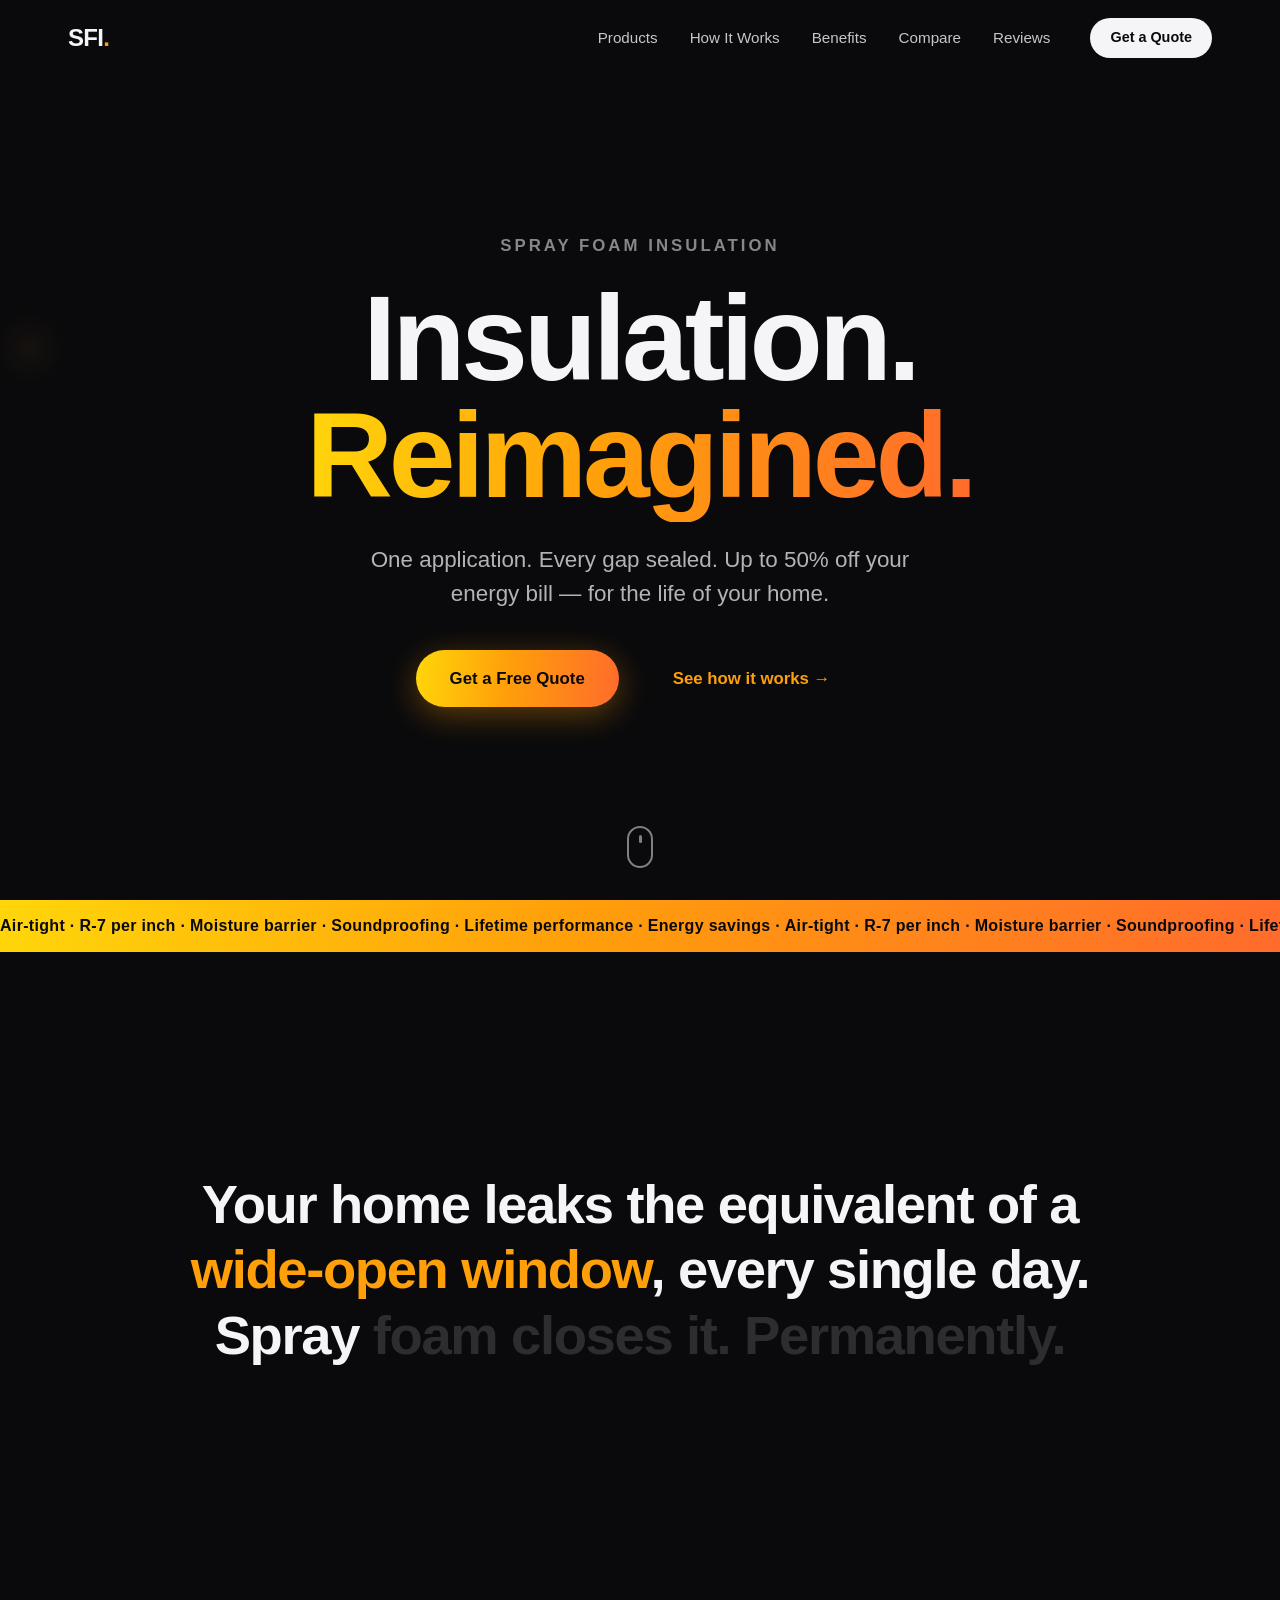
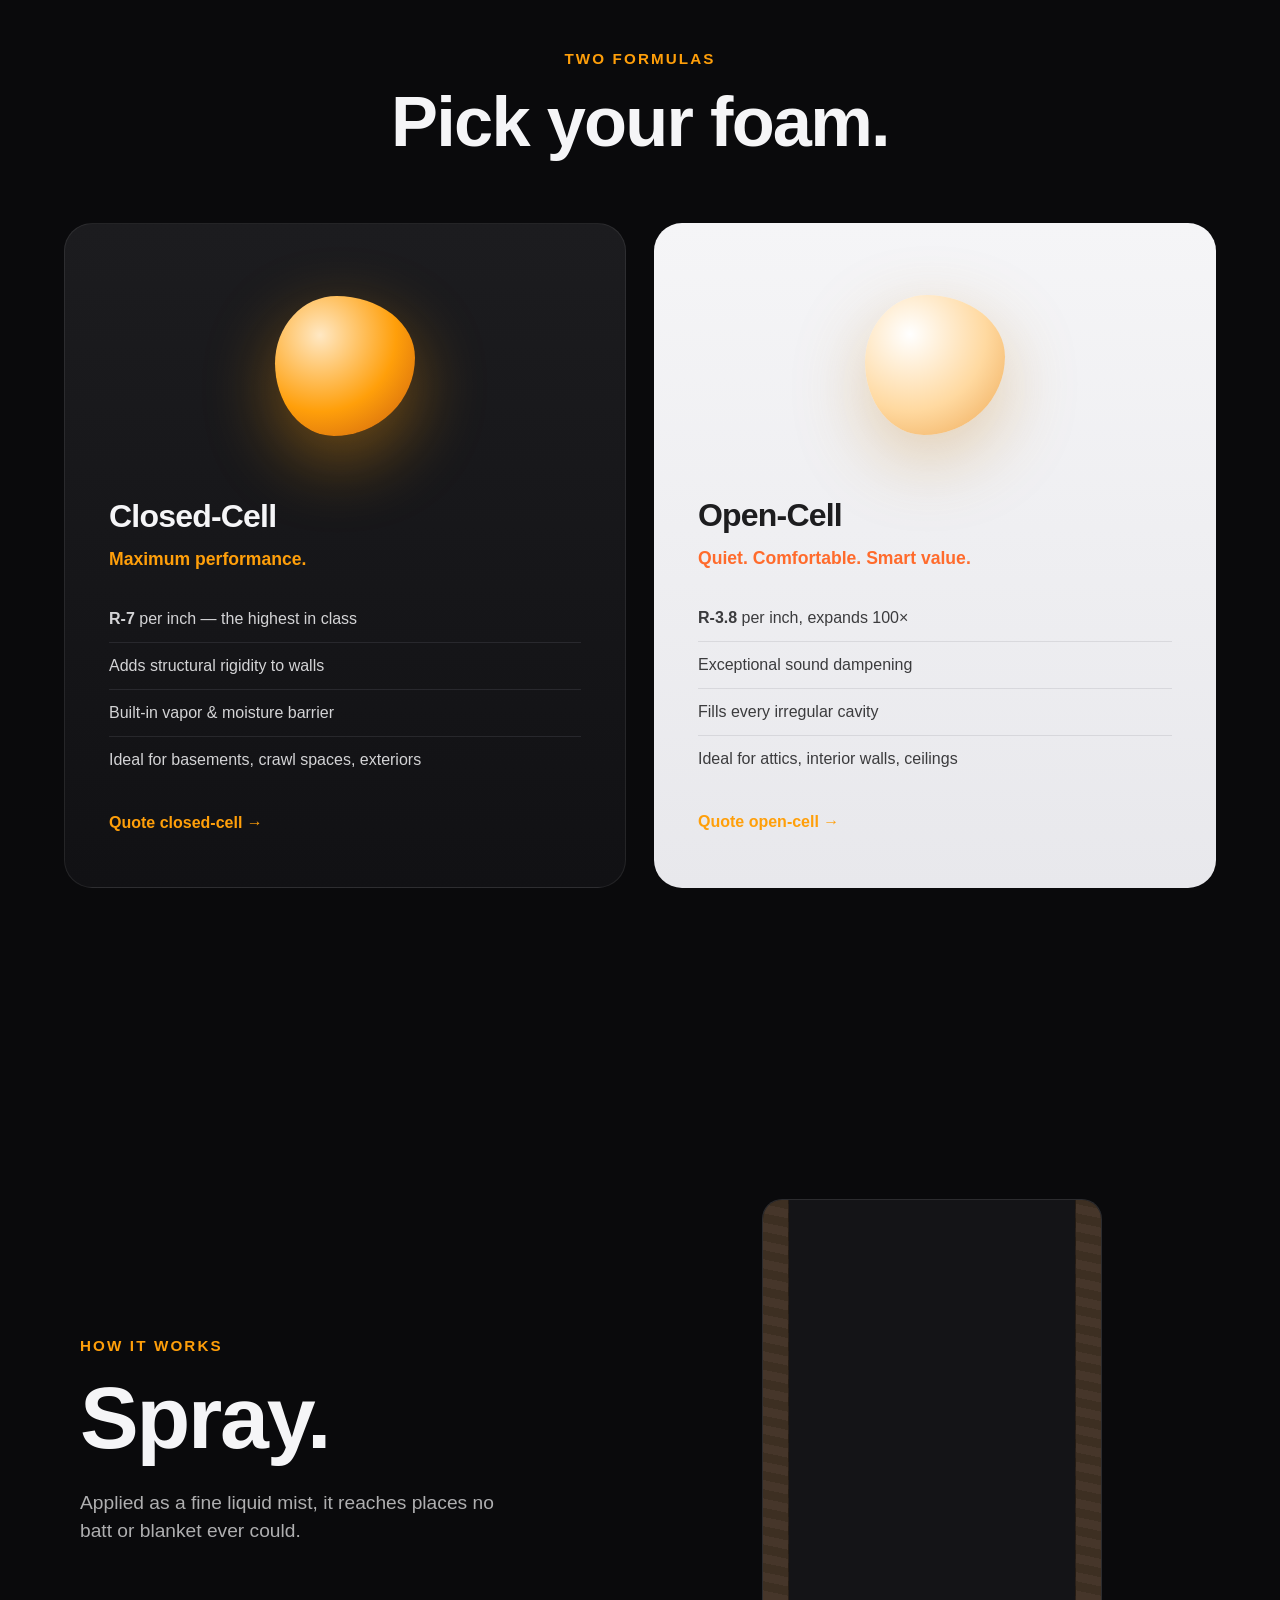
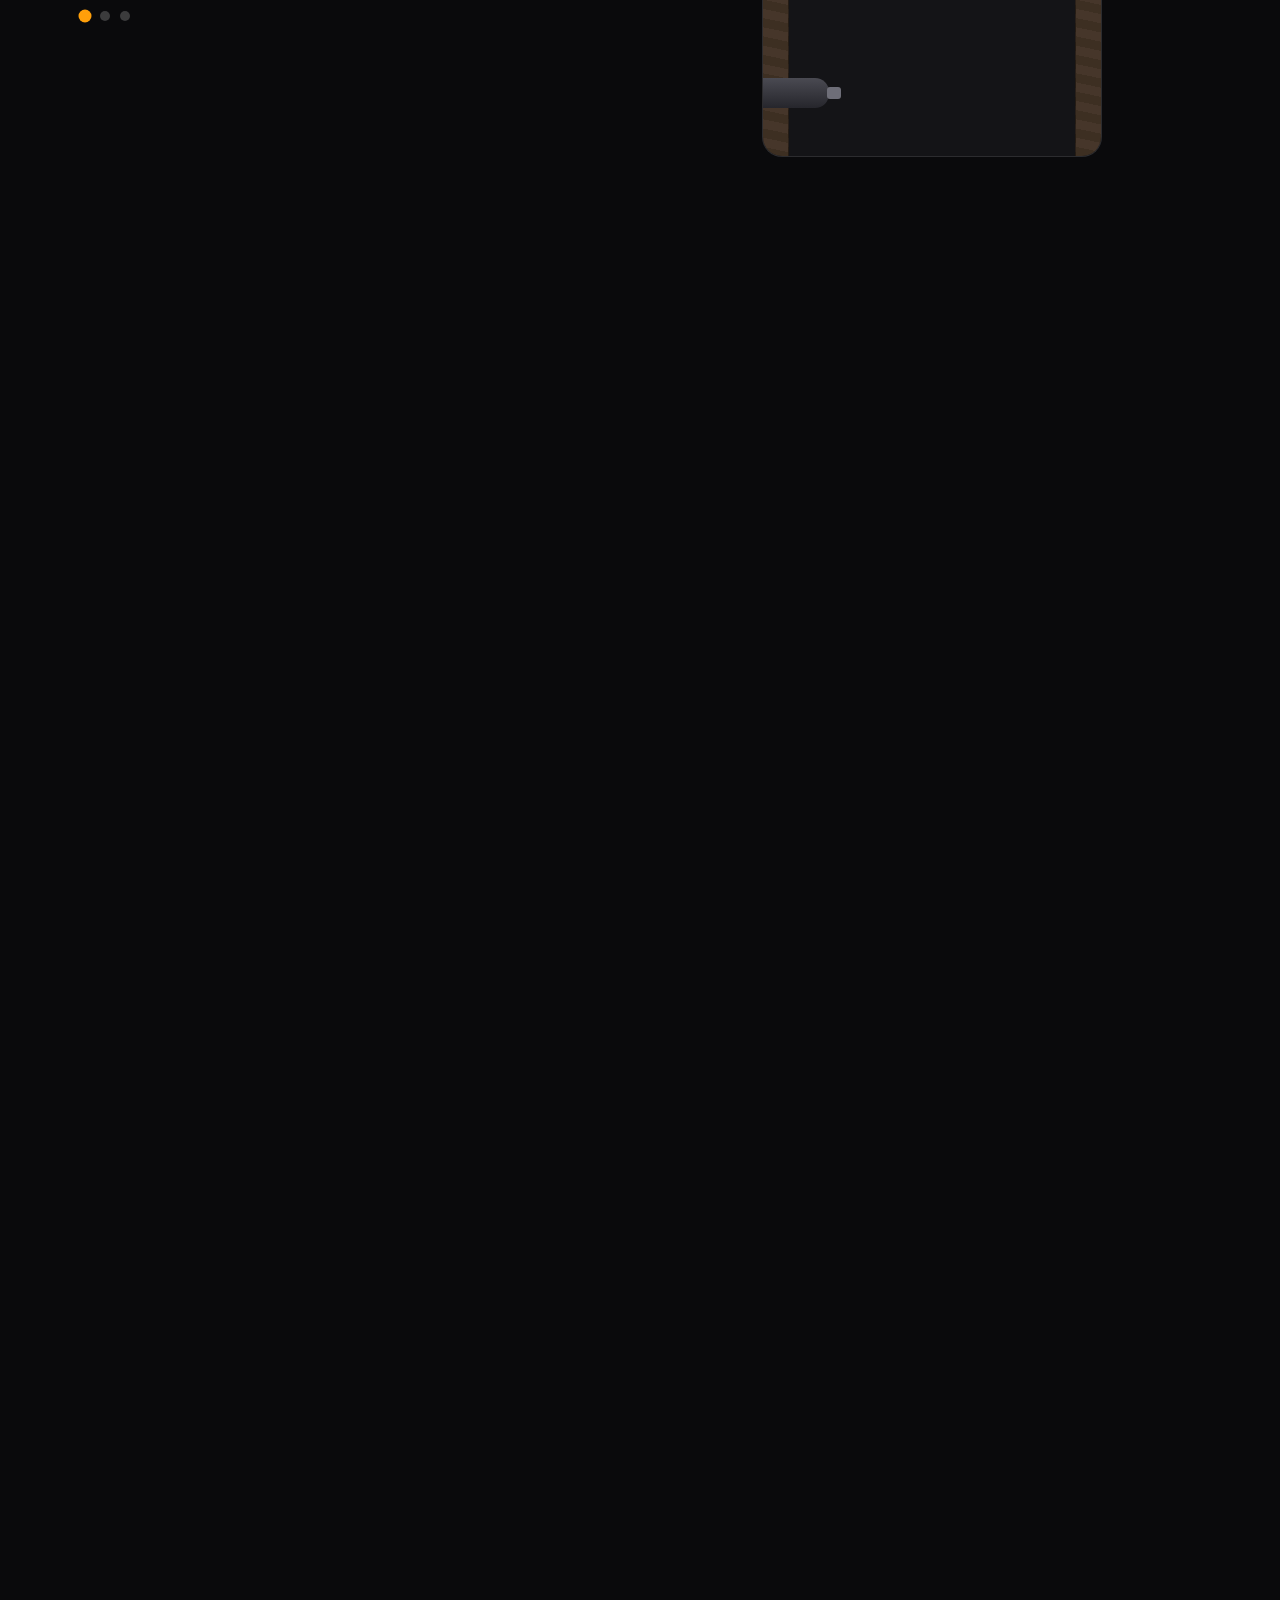
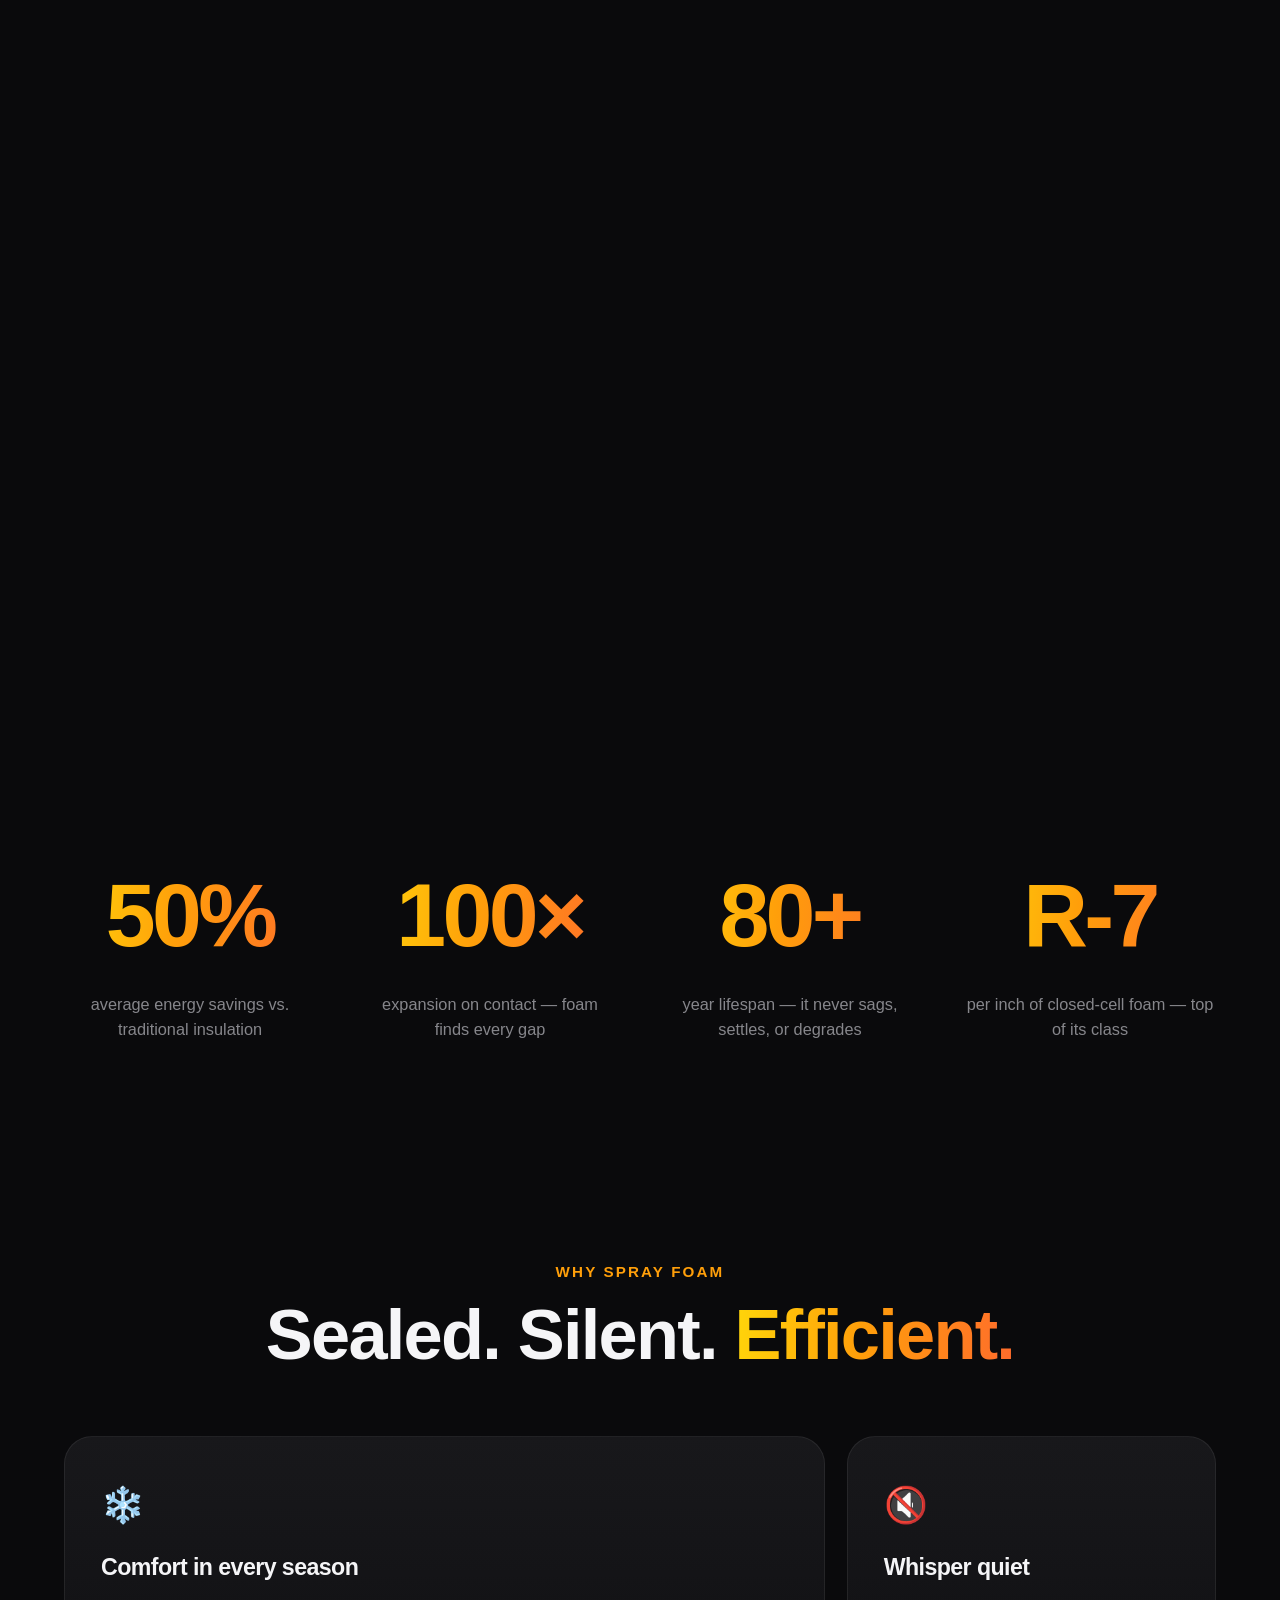
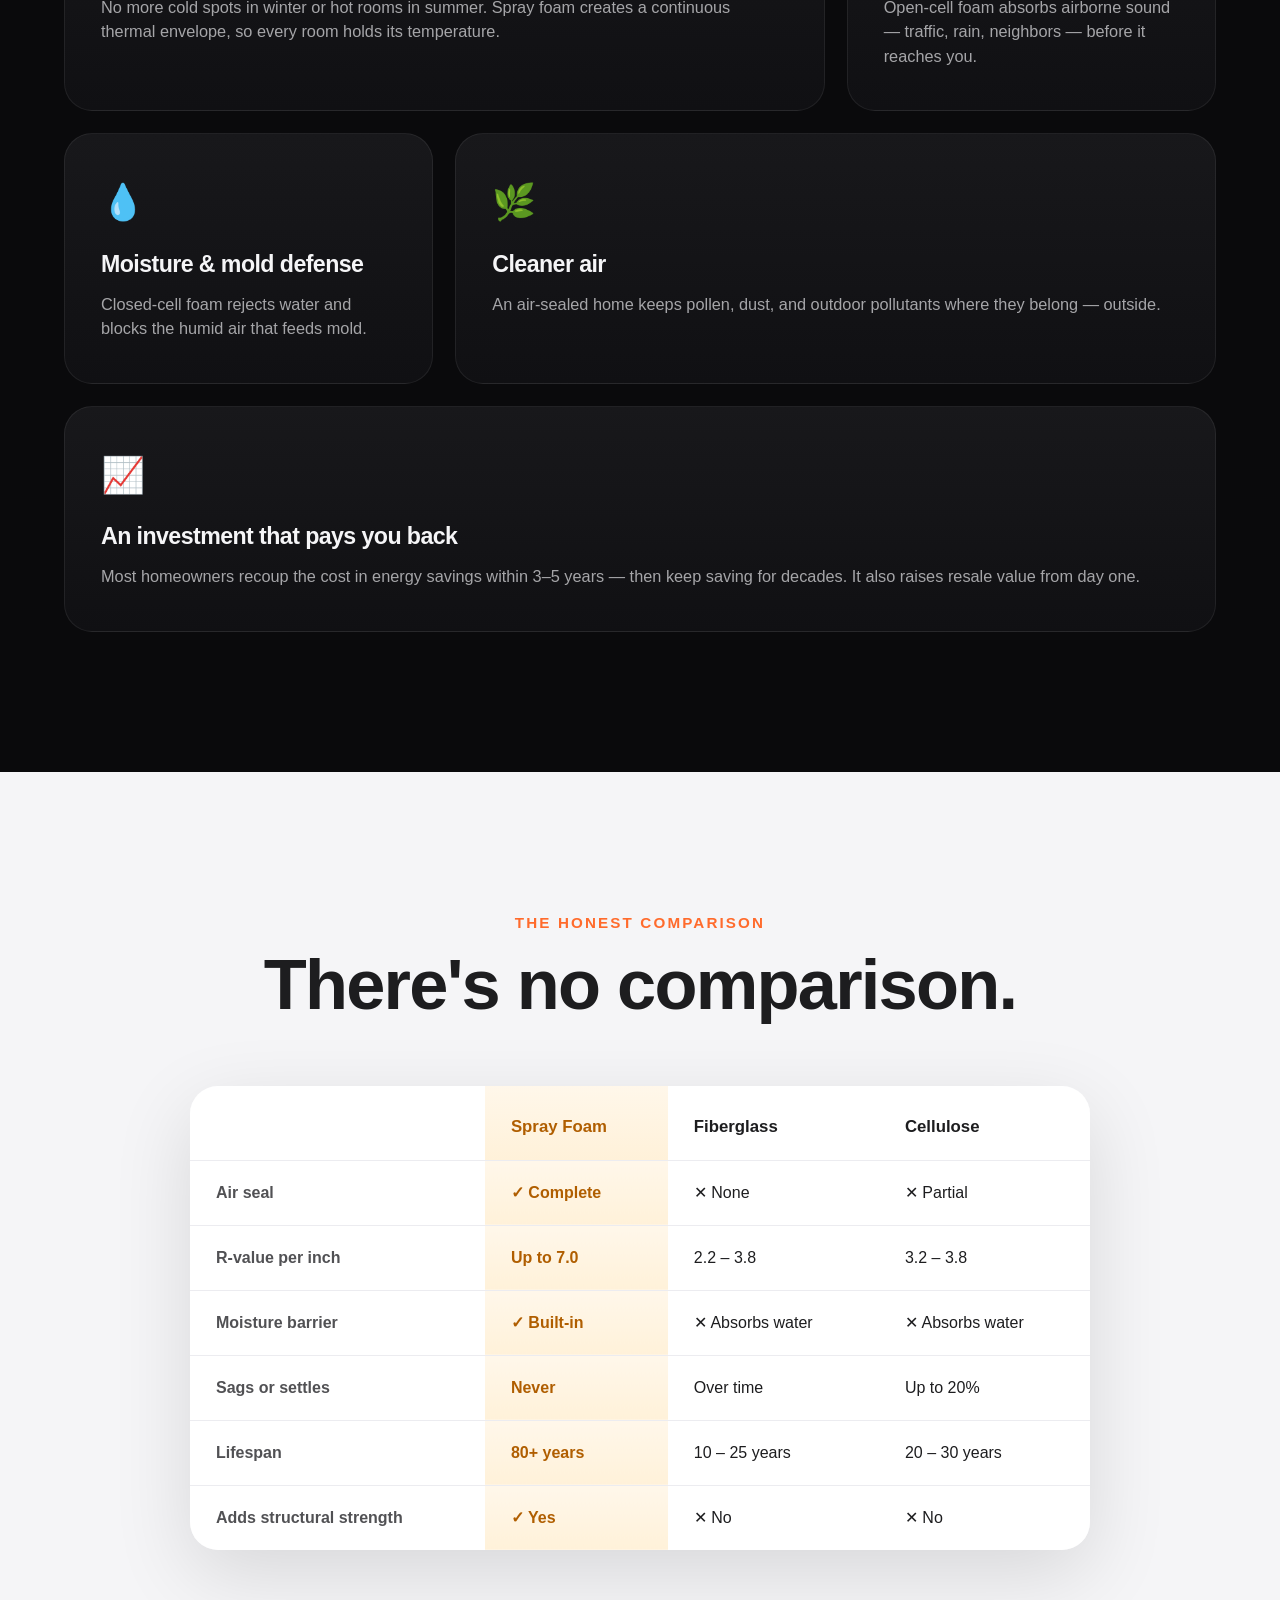
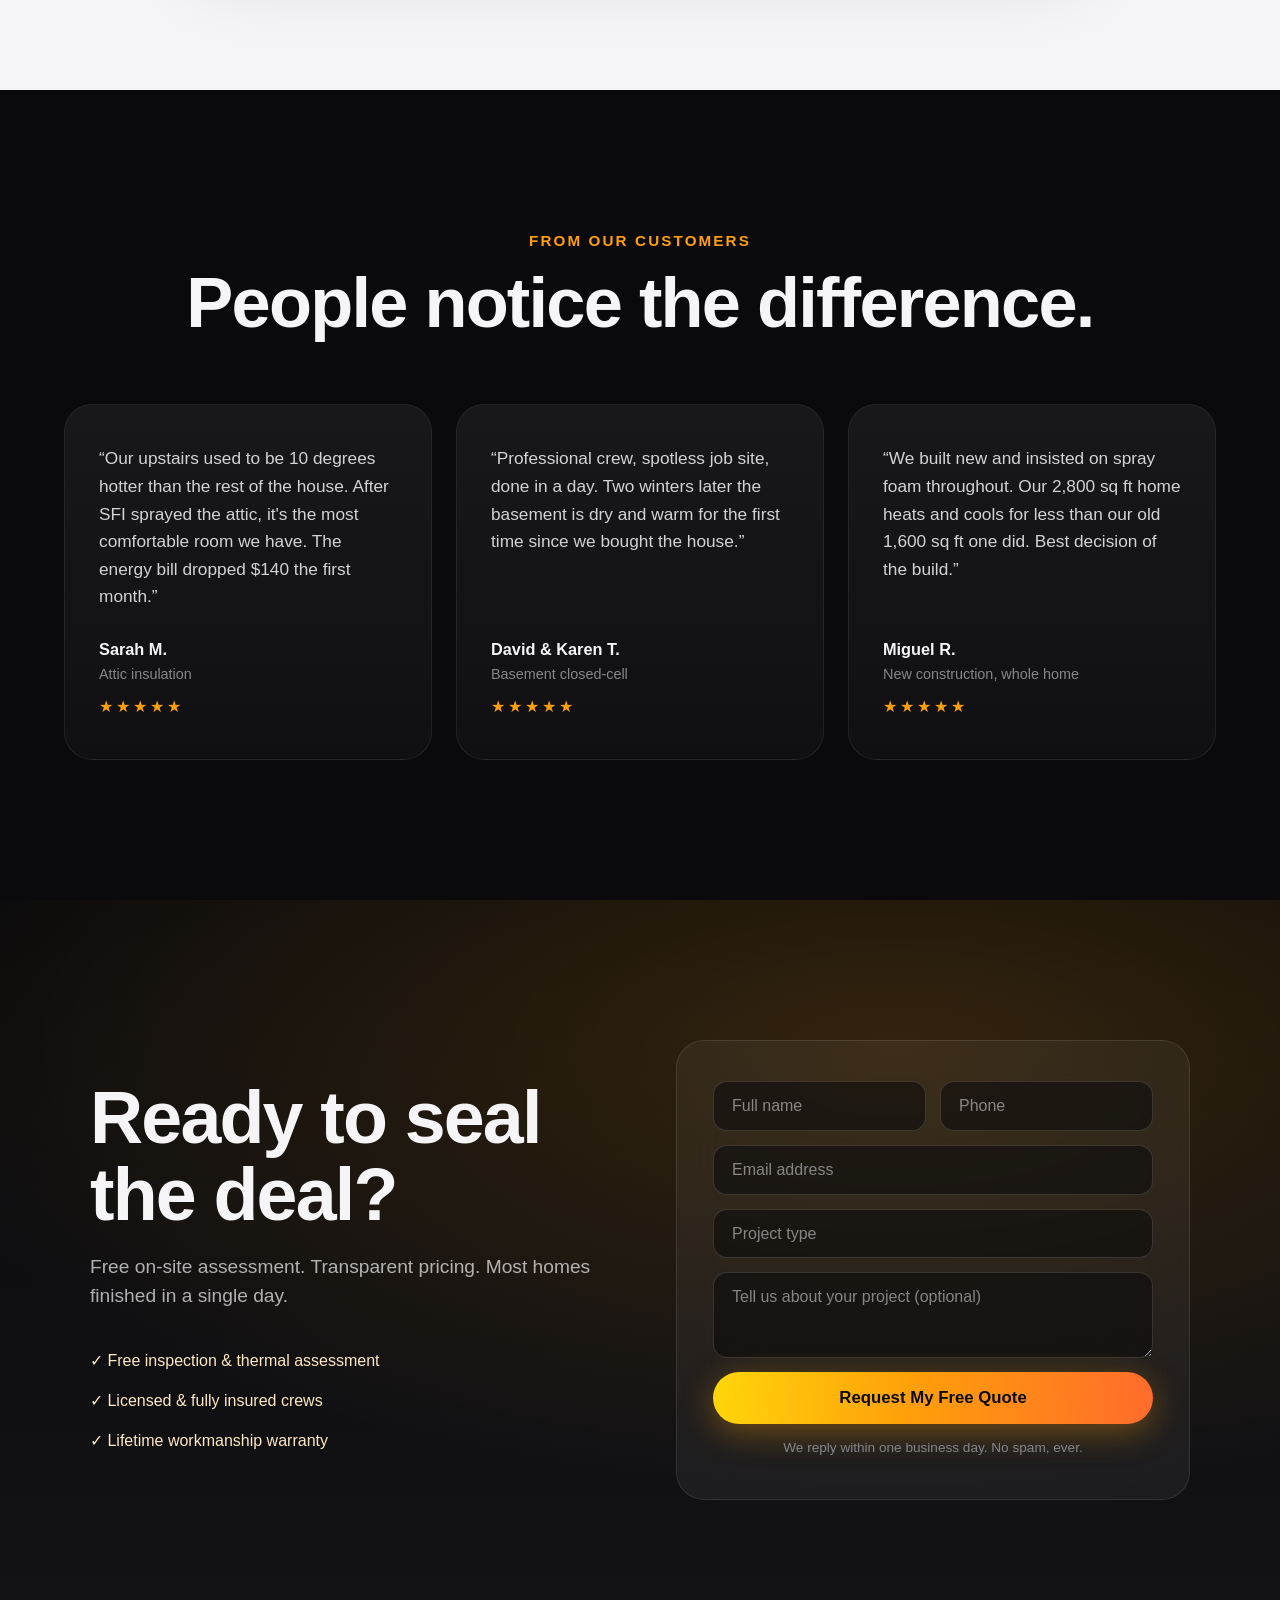
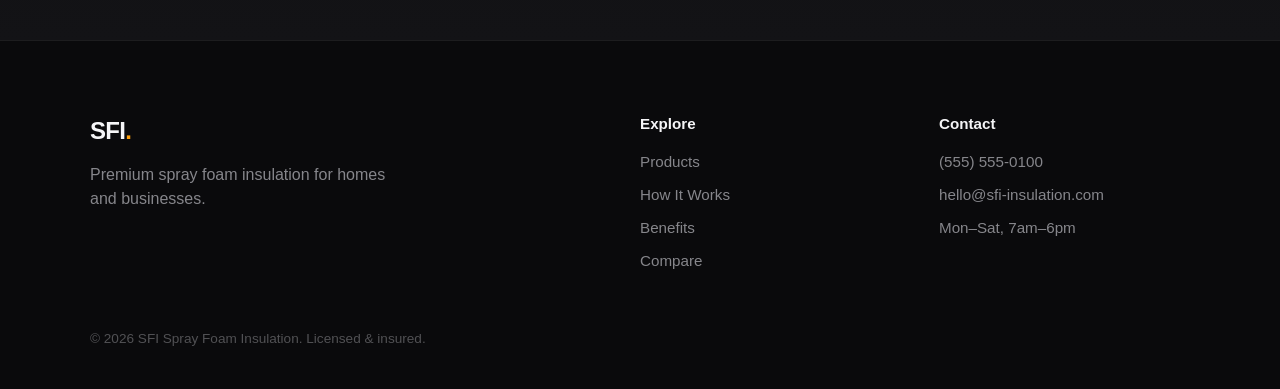
==== index.html @ 66cdcba8 "Add Apple-style immersive spray foam insulation website Single-page site with hero particle canvas, " ====
<!DOCTYPE html>
<html lang="en">
<head>
  <meta charset="UTF-8">
  <meta name="viewport" content="width=device-width, initial-scale=1.0">
  <title>SFI — Spray Foam Insulation. Reimagined.</title>
  <meta name="description" content="Premium spray foam insulation. Seal every gap. Save up to 50% on energy. Comfort, engineered.">
  <link rel="stylesheet" href="css/style.css">
</head>
<body>

  <!-- ══════════ NAV ══════════ -->
  <nav class="nav" id="nav">
    <div class="nav-inner">
      <a href="#top" class="nav-logo">SFI<span class="logo-dot">.</span></a>
      <ul class="nav-links">
        <li><a href="#products">Products</a></li>
        <li><a href="#how">How It Works</a></li>
        <li><a href="#benefits">Benefits</a></li>
        <li><a href="#compare">Compare</a></li>
        <li><a href="#reviews">Reviews</a></li>
      </ul>
      <a href="#quote" class="nav-cta">Get a Quote</a>
      <button class="nav-burger" id="burger" aria-label="Menu">
        <span></span><span></span><span></span>
      </button>
    </div>
  </nav>

  <div class="mobile-menu" id="mobileMenu">
    <a href="#products">Products</a>
    <a href="#how">How It Works</a>
    <a href="#benefits">Benefits</a>
    <a href="#compare">Compare</a>
    <a href="#reviews">Reviews</a>
    <a href="#quote" class="mobile-cta">Get a Quote</a>
  </div>

  <!-- ══════════ HERO ══════════ -->
  <header class="hero" id="top">
    <canvas id="heroCanvas"></canvas>
    <div class="hero-content">
      <p class="hero-eyebrow reveal">Spray Foam Insulation</p>
      <h1 class="hero-title reveal">
        Insulation.<br>
        <span class="gradient-text">Reimagined.</span>
      </h1>
      <p class="hero-sub reveal">
        One application. Every gap sealed. Up to 50% off your energy bill —
        for the life of your home.
      </p>
      <div class="hero-actions reveal">
        <a href="#quote" class="btn btn-primary">Get a Free Quote</a>
        <a href="#how" class="btn btn-ghost">See how it works&nbsp;→</a>
      </div>
    </div>
    <div class="hero-scroll-hint">
      <div class="scroll-mouse"><div class="scroll-wheel"></div></div>
    </div>
  </header>

  <!-- ══════════ MARQUEE ══════════ -->
  <section class="marquee-band" aria-hidden="true">
    <div class="marquee-track">
      <span>Air-tight&nbsp;·&nbsp;R-7 per inch&nbsp;·&nbsp;Moisture barrier&nbsp;·&nbsp;Soundproofing&nbsp;·&nbsp;Lifetime performance&nbsp;·&nbsp;Energy savings&nbsp;·&nbsp;</span>
      <span>Air-tight&nbsp;·&nbsp;R-7 per inch&nbsp;·&nbsp;Moisture barrier&nbsp;·&nbsp;Soundproofing&nbsp;·&nbsp;Lifetime performance&nbsp;·&nbsp;Energy savings&nbsp;·&nbsp;</span>
    </div>
  </section>

  <!-- ══════════ INTRO STATEMENT ══════════ -->
  <section class="statement">
    <p class="statement-text reveal-words">
      Your home leaks the equivalent of a <em>wide-open window</em>, every single day.
      Spray foam closes it. Permanently.
    </p>
  </section>

  <!-- ══════════ PRODUCTS ══════════ -->
  <section class="products" id="products">
    <div class="section-head reveal">
      <p class="eyebrow">Two formulas</p>
      <h2>Pick your foam.</h2>
    </div>

    <div class="product-grid">
      <article class="product-card card-dark reveal">
        <div class="product-visual">
          <div class="foam-orb orb-closed"></div>
        </div>
        <h3>Closed-Cell</h3>
        <p class="product-tag">Maximum performance.</p>
        <ul class="product-specs">
          <li><strong>R-7</strong> per inch — the highest in class</li>
          <li>Adds structural rigidity to walls</li>
          <li>Built-in vapor &amp; moisture barrier</li>
          <li>Ideal for basements, crawl spaces, exteriors</li>
        </ul>
        <a href="#quote" class="text-link">Quote closed-cell →</a>
      </article>

      <article class="product-card card-light reveal">
        <div class="product-visual">
          <div class="foam-orb orb-open"></div>
        </div>
        <h3>Open-Cell</h3>
        <p class="product-tag">Quiet. Comfortable. Smart value.</p>
        <ul class="product-specs">
          <li><strong>R-3.8</strong> per inch, expands 100×</li>
          <li>Exceptional sound dampening</li>
          <li>Fills every irregular cavity</li>
          <li>Ideal for attics, interior walls, ceilings</li>
        </ul>
        <a href="#quote" class="text-link">Quote open-cell →</a>
      </article>
    </div>
  </section>

  <!-- ══════════ SCROLLYTELLING: HOW IT WORKS ══════════ -->
  <section class="scrolly" id="how">
    <div class="scrolly-sticky">
      <div class="scrolly-copy">
        <p class="eyebrow">How it works</p>
        <h2 class="scrolly-title" id="scrollyTitle">Spray.</h2>
        <p class="scrolly-desc" id="scrollyDesc">
          Applied as a fine liquid mist, it reaches places no batt or blanket ever could.
        </p>
        <div class="scrolly-progress">
          <span class="dot active" data-step="0"></span>
          <span class="dot" data-step="1"></span>
          <span class="dot" data-step="2"></span>
        </div>
      </div>
      <div class="scrolly-stage">
        <div class="wall-cavity">
          <div class="stud stud-left"></div>
          <div class="stud stud-right"></div>
          <div class="foam-fill" id="foamFill"></div>
          <div class="spray-gun" id="sprayGun">
            <div class="spray-cone"></div>
          </div>
        </div>
      </div>
    </div>
  </section>

  <!-- ══════════ STATS ══════════ -->
  <section class="stats" id="stats">
    <div class="stat reveal">
      <span class="stat-number" data-count="50" data-suffix="%">0%</span>
      <p>average energy savings vs. traditional insulation</p>
    </div>
    <div class="stat reveal">
      <span class="stat-number" data-count="100" data-suffix="×">0×</span>
      <p>expansion on contact — foam finds every gap</p>
    </div>
    <div class="stat reveal">
      <span class="stat-number" data-count="80" data-suffix="+">0+</span>
      <p>year lifespan — it never sags, settles, or degrades</p>
    </div>
    <div class="stat reveal">
      <span class="stat-number" data-count="7" data-prefix="R-">R-0</span>
      <p>per inch of closed-cell foam — top of its class</p>
    </div>
  </section>

  <!-- ══════════ BENEFITS BENTO ══════════ -->
  <section class="benefits" id="benefits">
    <div class="section-head reveal">
      <p class="eyebrow">Why spray foam</p>
      <h2>Sealed. Silent. <span class="gradient-text">Efficient.</span></h2>
    </div>

    <div class="bento">
      <div class="bento-cell bento-wide reveal">
        <div class="bento-icon">❄️</div>
        <h3>Comfort in every season</h3>
        <p>No more cold spots in winter or hot rooms in summer. Spray foam creates a continuous thermal envelope, so every room holds its temperature.</p>
      </div>
      <div class="bento-cell reveal">
        <div class="bento-icon">🔇</div>
        <h3>Whisper quiet</h3>
        <p>Open-cell foam absorbs airborne sound — traffic, rain, neighbors — before it reaches you.</p>
      </div>
      <div class="bento-cell reveal">
        <div class="bento-icon">💧</div>
        <h3>Moisture &amp; mold defense</h3>
        <p>Closed-cell foam rejects water and blocks the humid air that feeds mold.</p>
      </div>
      <div class="bento-cell bento-wide reveal">
        <div class="bento-icon">🌿</div>
        <h3>Cleaner air</h3>
        <p>An air-sealed home keeps pollen, dust, and outdoor pollutants where they belong — outside.</p>
      </div>
      <div class="bento-cell bento-full reveal">
        <div class="bento-icon">📈</div>
        <h3>An investment that pays you back</h3>
        <p>Most homeowners recoup the cost in energy savings within 3–5 years — then keep saving for decades. It also raises resale value from day one.</p>
      </div>
    </div>
  </section>

  <!-- ══════════ COMPARISON ══════════ -->
  <section class="compare" id="compare">
    <div class="section-head reveal">
      <p class="eyebrow">The honest comparison</p>
      <h2>There's no comparison.</h2>
    </div>
    <div class="compare-table-wrap reveal">
      <table class="compare-table">
        <thead>
          <tr>
            <th></th>
            <th class="col-featured">Spray Foam</th>
            <th>Fiberglass</th>
            <th>Cellulose</th>
          </tr>
        </thead>
        <tbody>
          <tr><td>Air seal</td><td class="col-featured">✓ Complete</td><td>✕ None</td><td>✕ Partial</td></tr>
          <tr><td>R-value per inch</td><td class="col-featured">Up to 7.0</td><td>2.2 – 3.8</td><td>3.2 – 3.8</td></tr>
          <tr><td>Moisture barrier</td><td class="col-featured">✓ Built-in</td><td>✕ Absorbs water</td><td>✕ Absorbs water</td></tr>
          <tr><td>Sags or settles</td><td class="col-featured">Never</td><td>Over time</td><td>Up to 20%</td></tr>
          <tr><td>Lifespan</td><td class="col-featured">80+ years</td><td>10 – 25 years</td><td>20 – 30 years</td></tr>
          <tr><td>Adds structural strength</td><td class="col-featured">✓ Yes</td><td>✕ No</td><td>✕ No</td></tr>
        </tbody>
      </table>
    </div>
  </section>

  <!-- ══════════ TESTIMONIALS ══════════ -->
  <section class="reviews" id="reviews">
    <div class="section-head reveal">
      <p class="eyebrow">From our customers</p>
      <h2>People notice the difference.</h2>
    </div>
    <div class="review-grid">
      <figure class="review-card reveal">
        <blockquote>“Our upstairs used to be 10 degrees hotter than the rest of the house. After SFI sprayed the attic, it's the most comfortable room we have. The energy bill dropped $140 the first month.”</blockquote>
        <figcaption><strong>Sarah M.</strong><span>Attic insulation</span></figcaption>
        <div class="stars">★★★★★</div>
      </figure>
      <figure class="review-card reveal">
        <blockquote>“Professional crew, spotless job site, done in a day. Two winters later the basement is dry and warm for the first time since we bought the house.”</blockquote>
        <figcaption><strong>David &amp; Karen T.</strong><span>Basement closed-cell</span></figcaption>
        <div class="stars">★★★★★</div>
      </figure>
      <figure class="review-card reveal">
        <blockquote>“We built new and insisted on spray foam throughout. Our 2,800 sq ft home heats and cools for less than our old 1,600 sq ft one did. Best decision of the build.”</blockquote>
        <figcaption><strong>Miguel R.</strong><span>New construction, whole home</span></figcaption>
        <div class="stars">★★★★★</div>
      </figure>
    </div>
  </section>

  <!-- ══════════ CTA / QUOTE ══════════ -->
  <section class="quote" id="quote">
    <div class="quote-inner">
      <div class="quote-copy reveal">
        <h2>Ready to seal<br>the deal?</h2>
        <p>Free on-site assessment. Transparent pricing. Most homes finished in a single day.</p>
        <ul class="quote-perks">
          <li>✓ Free inspection &amp; thermal assessment</li>
          <li>✓ Licensed &amp; fully insured crews</li>
          <li>✓ Lifetime workmanship warranty</li>
        </ul>
      </div>
      <form class="quote-form reveal" id="quoteForm">
        <div class="form-row">
          <input type="text" name="name" placeholder="Full name" required>
          <input type="tel" name="phone" placeholder="Phone" required>
        </div>
        <input type="email" name="email" placeholder="Email address" required>
        <select name="project" required>
          <option value="" disabled selected>Project type</option>
          <option>Attic</option>
          <option>Basement / crawl space</option>
          <option>Walls / whole home</option>
          <option>New construction</option>
          <option>Commercial / metal building</option>
        </select>
        <textarea name="details" rows="3" placeholder="Tell us about your project (optional)"></textarea>
        <button type="submit" class="btn btn-primary btn-block">Request My Free Quote</button>
        <p class="form-note">We reply within one business day. No spam, ever.</p>
      </form>
    </div>
  </section>

  <!-- ══════════ FOOTER ══════════ -->
  <footer class="footer">
    <div class="footer-inner">
      <div class="footer-brand">
        <a href="#top" class="nav-logo">SFI<span class="logo-dot">.</span></a>
        <p>Premium spray foam insulation for homes and businesses.</p>
      </div>
      <div class="footer-col">
        <h4>Explore</h4>
        <a href="#products">Products</a>
        <a href="#how">How It Works</a>
        <a href="#benefits">Benefits</a>
        <a href="#compare">Compare</a>
      </div>
      <div class="footer-col">
        <h4>Contact</h4>
        <a href="tel:+15550100">(555) 555-0100</a>
        <a href="mailto:hello@sfi-insulation.com">hello@sfi-insulation.com</a>
        <span>Mon–Sat, 7am–6pm</span>
      </div>
    </div>
    <p class="footer-legal">© 2026 SFI Spray Foam Insulation. Licensed &amp; insured.</p>
  </footer>

  <script src="js/main.js"></script>
</body>
</html>
---- css/style.css ----
/* ═══════════════════════════════════════════════
   SFI — Spray Foam Insulation
   Apple-inspired design system
   ═══════════════════════════════════════════════ */

:root {
  --black: #0a0a0c;
  --ink: #1d1d1f;
  --white: #f5f5f7;
  --grey: #86868b;
  --amber: #ff9f0a;
  --orange: #ff6b2c;
  --cream: #ffe8c4;
  --gradient: linear-gradient(96deg, #ffd60a 0%, #ff9f0a 45%, #ff6b2c 100%);
  --radius: 28px;
  --ease: cubic-bezier(0.25, 0.1, 0.25, 1);
  --font: -apple-system, BlinkMacSystemFont, "SF Pro Display", "SF Pro Text",
          "Segoe UI", Roboto, Helvetica, Arial, sans-serif;
}

* { margin: 0; padding: 0; box-sizing: border-box; }

html { scroll-behavior: smooth; }

body {
  font-family: var(--font);
  background: var(--black);
  color: var(--white);
  line-height: 1.5;
  -webkit-font-smoothing: antialiased;
  overflow-x: hidden;
}

::selection { background: var(--amber); color: var(--black); }

h1, h2, h3 { letter-spacing: -0.025em; }

h2 {
  font-size: clamp(2.4rem, 5.5vw, 4.5rem);
  font-weight: 700;
  line-height: 1.05;
}

.eyebrow {
  font-size: 0.95rem;
  font-weight: 600;
  text-transform: uppercase;
  letter-spacing: 0.14em;
  color: var(--amber);
  margin-bottom: 14px;
}

.section-head { text-align: center; margin-bottom: 64px; padding: 0 24px; }

.gradient-text {
  background: var(--gradient);
  -webkit-background-clip: text;
  background-clip: text;
  -webkit-text-fill-color: transparent;
  color: transparent;
}

/* ── Reveal-on-scroll ─────────────────────────── */
.reveal {
  opacity: 0;
  transform: translateY(36px);
  transition: opacity 0.9s var(--ease), transform 0.9s var(--ease);
}
.reveal.visible { opacity: 1; transform: none; }

/* ── Buttons ──────────────────────────────────── */
.btn {
  display: inline-block;
  padding: 16px 34px;
  border-radius: 980px;
  font-size: 1.05rem;
  font-weight: 600;
  text-decoration: none;
  border: none;
  cursor: pointer;
  transition: transform 0.3s var(--ease), box-shadow 0.3s var(--ease), background 0.3s;
}
.btn-primary {
  background: var(--gradient);
  color: var(--black);
  box-shadow: 0 8px 32px rgba(255, 159, 10, 0.35);
}
.btn-primary:hover { transform: scale(1.04); box-shadow: 0 12px 44px rgba(255, 159, 10, 0.5); }
.btn-ghost { color: var(--amber); background: transparent; }
.btn-ghost:hover { color: var(--white); }
.btn-block { width: 100%; }

.text-link {
  color: var(--amber);
  text-decoration: none;
  font-weight: 600;
  transition: opacity 0.25s;
}
.text-link:hover { opacity: 0.75; }

/* ═══ NAV ══════════════════════════════════════ */
.nav {
  position: fixed;
  inset: 0 0 auto 0;
  z-index: 100;
  transition: background 0.4s var(--ease), backdrop-filter 0.4s;
}
.nav.scrolled {
  background: rgba(10, 10, 12, 0.72);
  -webkit-backdrop-filter: saturate(180%) blur(20px);
  backdrop-filter: saturate(180%) blur(20px);
  border-bottom: 1px solid rgba(255, 255, 255, 0.08);
}
.nav-inner {
  max-width: 1200px;
  margin: 0 auto;
  padding: 18px 28px;
  display: flex;
  align-items: center;
  gap: 40px;
}
.nav-logo {
  font-size: 1.5rem;
  font-weight: 800;
  color: var(--white);
  text-decoration: none;
  letter-spacing: -0.03em;
}
.logo-dot { color: var(--amber); }
.nav-links {
  display: flex;
  gap: 32px;
  list-style: none;
  margin-left: auto;
}
.nav-links a {
  color: rgba(245, 245, 247, 0.8);
  text-decoration: none;
  font-size: 0.95rem;
  transition: color 0.25s;
}
.nav-links a:hover { color: var(--white); }
.nav-cta {
  padding: 9px 20px;
  border-radius: 980px;
  background: var(--white);
  color: var(--black);
  font-size: 0.9rem;
  font-weight: 600;
  text-decoration: none;
  transition: transform 0.3s var(--ease);
}
.nav-cta:hover { transform: scale(1.05); }

.nav-burger { display: none; background: none; border: none; cursor: pointer; padding: 8px; }
.nav-burger span {
  display: block;
  width: 22px; height: 2px;
  background: var(--white);
  margin: 5px 0;
  border-radius: 2px;
  transition: transform 0.3s, opacity 0.3s;
}
.nav-burger.open span:nth-child(1) { transform: translateY(7px) rotate(45deg); }
.nav-burger.open span:nth-child(2) { opacity: 0; }
.nav-burger.open span:nth-child(3) { transform: translateY(-7px) rotate(-45deg); }

.mobile-menu {
  position: fixed;
  inset: 0;
  z-index: 99;
  background: rgba(10, 10, 12, 0.96);
  -webkit-backdrop-filter: blur(24px);
  backdrop-filter: blur(24px);
  display: flex;
  flex-direction: column;
  justify-content: center;
  align-items: center;
  gap: 28px;
  opacity: 0;
  pointer-events: none;
  transition: opacity 0.35s var(--ease);
}
.mobile-menu.open { opacity: 1; pointer-events: auto; }
.mobile-menu a {
  color: var(--white);
  text-decoration: none;
  font-size: 1.8rem;
  font-weight: 600;
  letter-spacing: -0.02em;
}
.mobile-menu .mobile-cta {
  margin-top: 12px;
  padding: 14px 36px;
  border-radius: 980px;
  background: var(--gradient);
  color: var(--black);
  font-size: 1.2rem;
}

/* ═══ HERO ═════════════════════════════════════ */
.hero {
  position: relative;
  min-height: 100vh;
  display: flex;
  align-items: center;
  justify-content: center;
  text-align: center;
  overflow: hidden;
}
#heroCanvas { position: absolute; inset: 0; width: 100%; height: 100%; }
.hero-content { position: relative; z-index: 2; padding: 120px 24px 80px; max-width: 900px; }
.hero-eyebrow {
  font-size: 1.05rem;
  font-weight: 600;
  letter-spacing: 0.18em;
  text-transform: uppercase;
  color: var(--grey);
  margin-bottom: 22px;
}
.hero-title {
  font-size: clamp(3.2rem, 10vw, 7.5rem);
  font-weight: 800;
  line-height: 0.98;
  letter-spacing: -0.035em;
}
.hero-sub {
  margin: 28px auto 0;
  max-width: 560px;
  font-size: clamp(1.1rem, 2vw, 1.4rem);
  color: rgba(245, 245, 247, 0.72);
  font-weight: 400;
}
.hero-actions {
  margin-top: 40px;
  display: flex;
  gap: 20px;
  justify-content: center;
  flex-wrap: wrap;
  align-items: center;
}
.hero-scroll-hint {
  position: absolute;
  bottom: 32px; left: 50%;
  transform: translateX(-50%);
  z-index: 2;
  opacity: 0.5;
}
.scroll-mouse {
  width: 26px; height: 42px;
  border: 2px solid var(--white);
  border-radius: 14px;
  display: flex;
  justify-content: center;
  padding-top: 7px;
}
.scroll-wheel {
  width: 3px; height: 8px;
  background: var(--white);
  border-radius: 3px;
  animation: wheel 1.8s infinite var(--ease);
}
@keyframes wheel {
  0%   { transform: translateY(0); opacity: 1; }
  70%  { transform: translateY(12px); opacity: 0; }
  100% { transform: translateY(0); opacity: 0; }
}

/* ═══ MARQUEE ══════════════════════════════════ */
.marquee-band {
  background: var(--gradient);
  color: var(--black);
  overflow: hidden;
  padding: 14px 0;
  font-weight: 700;
  font-size: 1rem;
  letter-spacing: 0.02em;
  white-space: nowrap;
}
.marquee-track { display: inline-flex; animation: marquee 30s linear infinite; }
@keyframes marquee { to { transform: translateX(-50%); } }

/* ═══ STATEMENT ════════════════════════════════ */
.statement {
  padding: clamp(120px, 18vw, 220px) 24px;
  max-width: 1000px;
  margin: 0 auto;
  text-align: center;
}
.statement-text {
  font-size: clamp(1.8rem, 4.5vw, 3.4rem);
  font-weight: 700;
  line-height: 1.2;
  letter-spacing: -0.025em;
}
.statement-text em { font-style: normal; color: var(--amber); }
.statement-text .w {
  opacity: 0.15;
  transition: opacity 0.5s var(--ease);
}
.statement-text .w.lit { opacity: 1; }

/* ═══ PRODUCTS ═════════════════════════════════ */
.products { padding: 60px 24px 140px; max-width: 1200px; margin: 0 auto; }
.product-grid {
  display: grid;
  grid-template-columns: repeat(auto-fit, minmax(320px, 1fr));
  gap: 28px;
}
.product-card {
  border-radius: var(--radius);
  padding: 52px 44px;
  transition: transform 0.5s var(--ease), box-shadow 0.5s var(--ease);
}
.product-card:hover { transform: translateY(-8px); }
.card-dark {
  background: linear-gradient(180deg, #1c1c1f 0%, #111114 100%);
  border: 1px solid rgba(255, 255, 255, 0.08);
}
.card-dark:hover { box-shadow: 0 30px 80px rgba(255, 159, 10, 0.12); }
.card-light {
  background: linear-gradient(180deg, #f5f5f7 0%, #e8e8ec 100%);
  color: var(--ink);
}
.card-light:hover { box-shadow: 0 30px 80px rgba(0, 0, 0, 0.45); }
.product-visual {
  height: 180px;
  display: flex;
  align-items: center;
  justify-content: center;
  margin-bottom: 36px;
}
.foam-orb {
  width: 140px; height: 140px;
  border-radius: 44% 56% 58% 42% / 48% 44% 56% 52%;
  animation: blob 9s ease-in-out infinite;
}
.orb-closed {
  background: radial-gradient(circle at 32% 28%, #ffe8c4, #ff9f0a 55%, #c65a10);
  box-shadow: 0 24px 70px rgba(255, 159, 10, 0.4);
}
.orb-open {
  background: radial-gradient(circle at 32% 28%, #ffffff, #ffd9a0 55%, #eda54f);
  box-shadow: 0 24px 70px rgba(200, 140, 50, 0.35);
  animation-delay: -4.5s;
}
@keyframes blob {
  0%, 100% { border-radius: 44% 56% 58% 42% / 48% 44% 56% 52%; transform: scale(1); }
  33%      { border-radius: 58% 42% 44% 56% / 42% 58% 46% 54%; transform: scale(1.06); }
  66%      { border-radius: 48% 52% 56% 44% / 56% 44% 54% 46%; transform: scale(0.97); }
}
.product-card h3 { font-size: 2rem; font-weight: 700; }
.product-tag { font-size: 1.1rem; color: var(--amber); font-weight: 600; margin: 6px 0 24px; }
.card-light .product-tag { color: var(--orange); }
.product-specs { list-style: none; margin-bottom: 28px; }
.product-specs li {
  padding: 11px 0;
  border-bottom: 1px solid rgba(128, 128, 136, 0.22);
  font-size: 1rem;
  color: inherit;
  opacity: 0.85;
}
.product-specs li:last-child { border-bottom: none; }

/* ═══ SCROLLYTELLING ═══════════════════════════ */
.scrolly { height: 320vh; position: relative; }
.scrolly-sticky {
  position: sticky;
  top: 0;
  height: 100vh;
  display: grid;
  grid-template-columns: 1fr 1fr;
  align-items: center;
  gap: 48px;
  max-width: 1200px;
  margin: 0 auto;
  padding: 0 40px;
}
.scrolly-copy h2 {
  font-size: clamp(3rem, 7vw, 5.5rem);
  min-height: 1.1em;
}
.scrolly-desc {
  margin-top: 20px;
  max-width: 420px;
  font-size: 1.2rem;
  color: rgba(245, 245, 247, 0.7);
  min-height: 4.5em;
}
.scrolly-progress { display: flex; gap: 10px; margin-top: 36px; }
.scrolly-progress .dot {
  width: 10px; height: 10px;
  border-radius: 50%;
  background: rgba(255, 255, 255, 0.2);
  transition: background 0.4s, transform 0.4s;
}
.scrolly-progress .dot.active { background: var(--amber); transform: scale(1.3); }

.scrolly-stage { display: flex; justify-content: center; }
.wall-cavity {
  position: relative;
  width: min(340px, 80%);
  height: 62vh;
  max-height: 560px;
  background: #141417;
  border-radius: 20px;
  border: 1px solid rgba(255, 255, 255, 0.1);
  overflow: hidden;
}
.stud {
  position: absolute;
  top: 0; bottom: 0;
  width: 26px;
  background: repeating-linear-gradient(
    12deg, #3d2f22 0 9px, #46362a 9px 18px
  );
}
.stud-left { left: 0; border-right: 1px solid rgba(0,0,0,0.4); }
.stud-right { right: 0; border-left: 1px solid rgba(0,0,0,0.4); }
.foam-fill {
  position: absolute;
  left: 26px; right: 26px; bottom: 0;
  height: 0%;
  background:
    radial-gradient(circle at 18% 8%, rgba(255,255,255,0.35), transparent 26%),
    radial-gradient(circle at 72% 4%, rgba(255,255,255,0.3), transparent 22%),
    linear-gradient(180deg, #ffe3b3 0%, #ffc36b 40%, #f5a94d 100%);
  border-radius: 34px 26px 0 0 / 60px 44px 0 0;
  transition: height 0.15s linear;
  box-shadow: 0 -12px 40px rgba(255, 195, 107, 0.35);
}
.spray-gun {
  position: absolute;
  top: 8%;
  left: -8px;
  width: 74px; height: 30px;
  background: linear-gradient(180deg, #4a4a52, #26262c);
  border-radius: 6px 14px 14px 6px;
  transform-origin: left center;
}
.spray-gun::after {
  content: "";
  position: absolute;
  right: -12px; top: 9px;
  width: 14px; height: 12px;
  background: #6e6e78;
  border-radius: 3px;
}
.spray-cone {
  position: absolute;
  left: 100%;
  top: 50%;
  width: 130px; height: 74px;
  transform: translateY(-50%);
  background: linear-gradient(90deg, rgba(255, 220, 160, 0.85), rgba(255, 220, 160, 0));
  clip-path: polygon(0 44%, 0 56%, 100% 100%, 100% 0);
  opacity: 0;
  transition: opacity 0.3s;
}
.spray-gun.spraying .spray-cone { opacity: 1; animation: sputter 0.35s infinite; }
@keyframes sputter { 50% { opacity: 0.65; } }

/* ═══ STATS ════════════════════════════════════ */
.stats {
  max-width: 1200px;
  margin: 0 auto;
  padding: 140px 24px;
  display: grid;
  grid-template-columns: repeat(auto-fit, minmax(220px, 1fr));
  gap: 48px;
  text-align: center;
}
.stat-number {
  display: block;
  font-size: clamp(3.4rem, 7vw, 5.6rem);
  font-weight: 800;
  letter-spacing: -0.04em;
  background: var(--gradient);
  -webkit-background-clip: text;
  background-clip: text;
  -webkit-text-fill-color: transparent;
  color: transparent;
}
.stat p { margin-top: 10px; color: var(--grey); font-size: 1.02rem; max-width: 260px; margin-inline: auto; }

/* ═══ BENEFITS BENTO ═══════════════════════════ */
.benefits { padding: 80px 24px 140px; max-width: 1200px; margin: 0 auto; }
.bento {
  display: grid;
  grid-template-columns: repeat(3, 1fr);
  gap: 22px;
}
.bento-cell {
  background: linear-gradient(180deg, #18181b 0%, #101013 100%);
  border: 1px solid rgba(255, 255, 255, 0.07);
  border-radius: var(--radius);
  padding: 42px 36px;
  transition: transform 0.45s var(--ease), border-color 0.45s;
}
.bento-cell:hover { transform: translateY(-6px); border-color: rgba(255, 159, 10, 0.4); }
.bento-wide { grid-column: span 2; }
.bento-full { grid-column: span 3; }
.bento-icon { font-size: 2.2rem; margin-bottom: 18px; }
.bento-cell h3 { font-size: 1.45rem; font-weight: 700; margin-bottom: 10px; }
.bento-cell p { color: rgba(245, 245, 247, 0.65); font-size: 1.02rem; }

/* ═══ COMPARISON ═══════════════════════════════ */
.compare {
  background: var(--white);
  color: var(--ink);
  padding: 140px 24px;
}
.compare .eyebrow { color: var(--orange); }
.compare-table-wrap {
  max-width: 900px;
  margin: 0 auto;
  overflow-x: auto;
  border-radius: var(--radius);
  box-shadow: 0 24px 80px rgba(0, 0, 0, 0.12);
}
.compare-table {
  width: 100%;
  min-width: 640px;
  border-collapse: collapse;
  background: #fff;
  font-size: 1rem;
}
.compare-table th, .compare-table td {
  padding: 20px 26px;
  text-align: left;
  border-bottom: 1px solid #ececf0;
}
.compare-table thead th {
  font-size: 1.05rem;
  font-weight: 700;
  padding-top: 28px;
}
.compare-table tbody tr:last-child td { border-bottom: none; }
.compare-table td:first-child { font-weight: 600; color: #515154; }
.col-featured {
  background: linear-gradient(180deg, #fff7ea, #fff1d9);
  font-weight: 700;
  color: #b05e00;
}

/* ═══ REVIEWS ══════════════════════════════════ */
.reviews { padding: 140px 24px; max-width: 1200px; margin: 0 auto; }
.review-grid {
  display: grid;
  grid-template-columns: repeat(auto-fit, minmax(300px, 1fr));
  gap: 24px;
}
.review-card {
  background: linear-gradient(180deg, #18181b 0%, #101013 100%);
  border: 1px solid rgba(255, 255, 255, 0.07);
  border-radius: var(--radius);
  padding: 40px 34px;
  display: flex;
  flex-direction: column;
}
.review-card blockquote {
  font-size: 1.08rem;
  line-height: 1.6;
  color: rgba(245, 245, 247, 0.85);
  flex: 1;
}
.review-card figcaption { margin-top: 26px; display: flex; flex-direction: column; }
.review-card figcaption strong { font-size: 1.02rem; }
.review-card figcaption span { color: var(--grey); font-size: 0.9rem; margin-top: 2px; }
.stars { color: var(--amber); margin-top: 10px; letter-spacing: 3px; }

/* ═══ QUOTE / CTA ══════════════════════════════ */
.quote {
  position: relative;
  padding: 140px 24px;
  background:
    radial-gradient(ellipse 80% 60% at 70% 20%, rgba(255, 159, 10, 0.16), transparent),
    linear-gradient(180deg, #0a0a0c, #131316);
}
.quote-inner {
  max-width: 1100px;
  margin: 0 auto;
  display: grid;
  grid-template-columns: 1fr 1fr;
  gap: 72px;
  align-items: center;
}
.quote-copy h2 { font-size: clamp(2.6rem, 6vw, 4.6rem); }
.quote-copy > p { margin-top: 20px; font-size: 1.2rem; color: rgba(245, 245, 247, 0.7); }
.quote-perks { list-style: none; margin-top: 30px; }
.quote-perks li { padding: 8px 0; color: var(--cream); font-weight: 500; }

.quote-form {
  background: rgba(255, 255, 255, 0.05);
  border: 1px solid rgba(255, 255, 255, 0.1);
  -webkit-backdrop-filter: blur(20px);
  backdrop-filter: blur(20px);
  border-radius: var(--radius);
  padding: 40px 36px;
  display: flex;
  flex-direction: column;
  gap: 14px;
}
.form-row { display: grid; grid-template-columns: 1fr 1fr; gap: 14px; }
.quote-form input,
.quote-form select,
.quote-form textarea {
  width: 100%;
  padding: 15px 18px;
  border-radius: 14px;
  border: 1px solid rgba(255, 255, 255, 0.14);
  background: rgba(10, 10, 12, 0.55);
  color: var(--white);
  font-family: var(--font);
  font-size: 1rem;
  transition: border-color 0.25s, box-shadow 0.25s;
}
.quote-form select { appearance: none; }
.quote-form select:invalid { color: rgba(245,245,247,0.5); }
.quote-form ::placeholder { color: rgba(245, 245, 247, 0.5); }
.quote-form input:focus,
.quote-form select:focus,
.quote-form textarea:focus {
  outline: none;
  border-color: var(--amber);
  box-shadow: 0 0 0 4px rgba(255, 159, 10, 0.18);
}
.form-note { font-size: 0.85rem; color: var(--grey); text-align: center; }
.quote-form.sent { pointer-events: none; }

/* ═══ FOOTER ═══════════════════════════════════ */
.footer {
  border-top: 1px solid rgba(255, 255, 255, 0.08);
  padding: 72px 24px 40px;
}
.footer-inner {
  max-width: 1100px;
  margin: 0 auto;
  display: grid;
  grid-template-columns: 2fr 1fr 1fr;
  gap: 48px;
}
.footer-brand p { color: var(--grey); margin-top: 14px; max-width: 300px; }
.footer-col { display: flex; flex-direction: column; gap: 10px; }
.footer-col h4 { font-size: 0.95rem; margin-bottom: 6px; }
.footer-col a, .footer-col span {
  color: var(--grey);
  text-decoration: none;
  font-size: 0.95rem;
}
.footer-col a:hover { color: var(--white); }
.footer-legal {
  max-width: 1100px;
  margin: 56px auto 0;
  color: #515154;
  font-size: 0.85rem;
}

/* ═══ RESPONSIVE ═══════════════════════════════ */
@media (max-width: 900px) {
  .nav-links, .nav-cta { display: none; }
  .nav-burger { display: block; margin-left: auto; }
  .scrolly-sticky { grid-template-columns: 1fr; gap: 24px; padding-top: 90px; align-content: start; }
  .scrolly-copy { text-align: center; }
  .scrolly-copy .scrolly-desc { margin-inline: auto; min-height: 5.5em; }
  .scrolly-progress { justify-content: center; }
  .wall-cavity { height: 44vh; }
  .quote-inner { grid-template-columns: 1fr; gap: 48px; }
  .bento { grid-template-columns: 1fr; }
  .bento-wide, .bento-full { grid-column: span 1; }
  .footer-inner { grid-template-columns: 1fr; gap: 36px; }
}

@media (prefers-reduced-motion: reduce) {
  html { scroll-behavior: auto; }
  .reveal { opacity: 1; transform: none; transition: none; }
  .marquee-track, .foam-orb, .scroll-wheel { animation: none; }
}
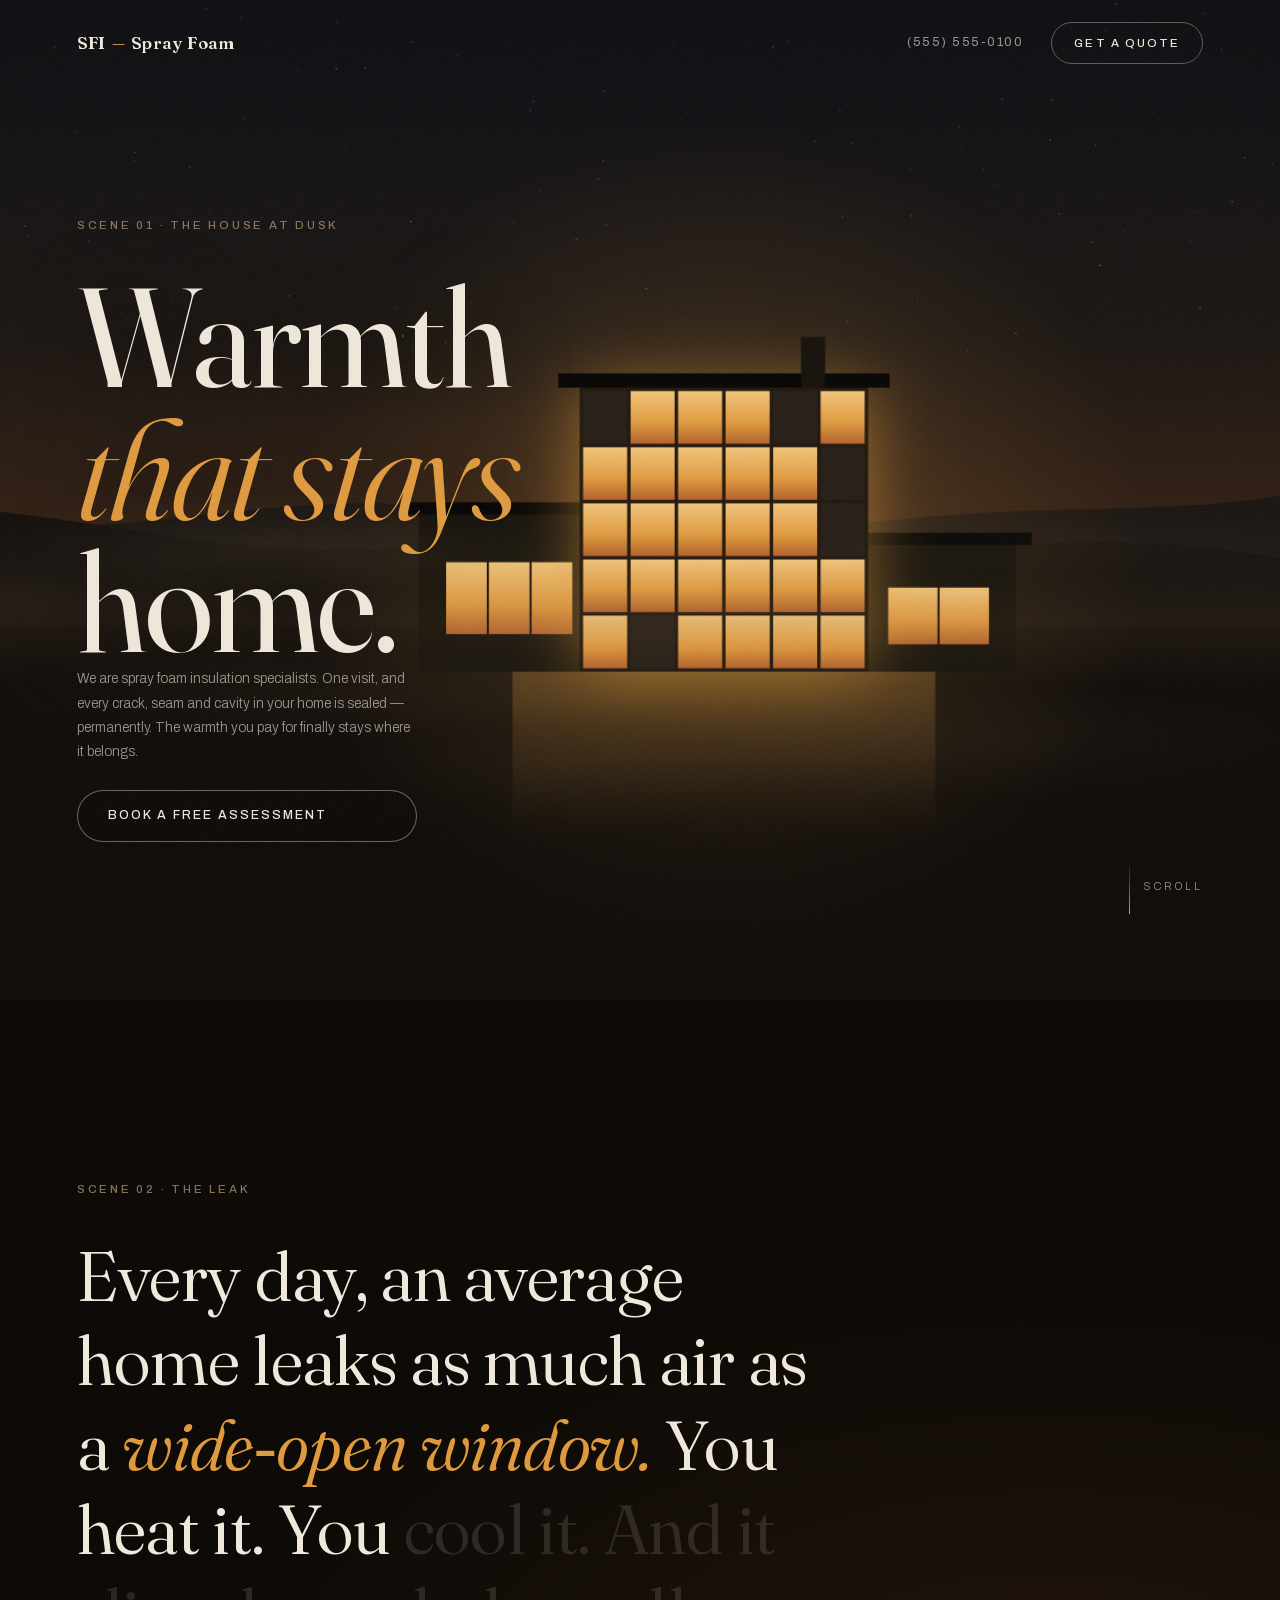
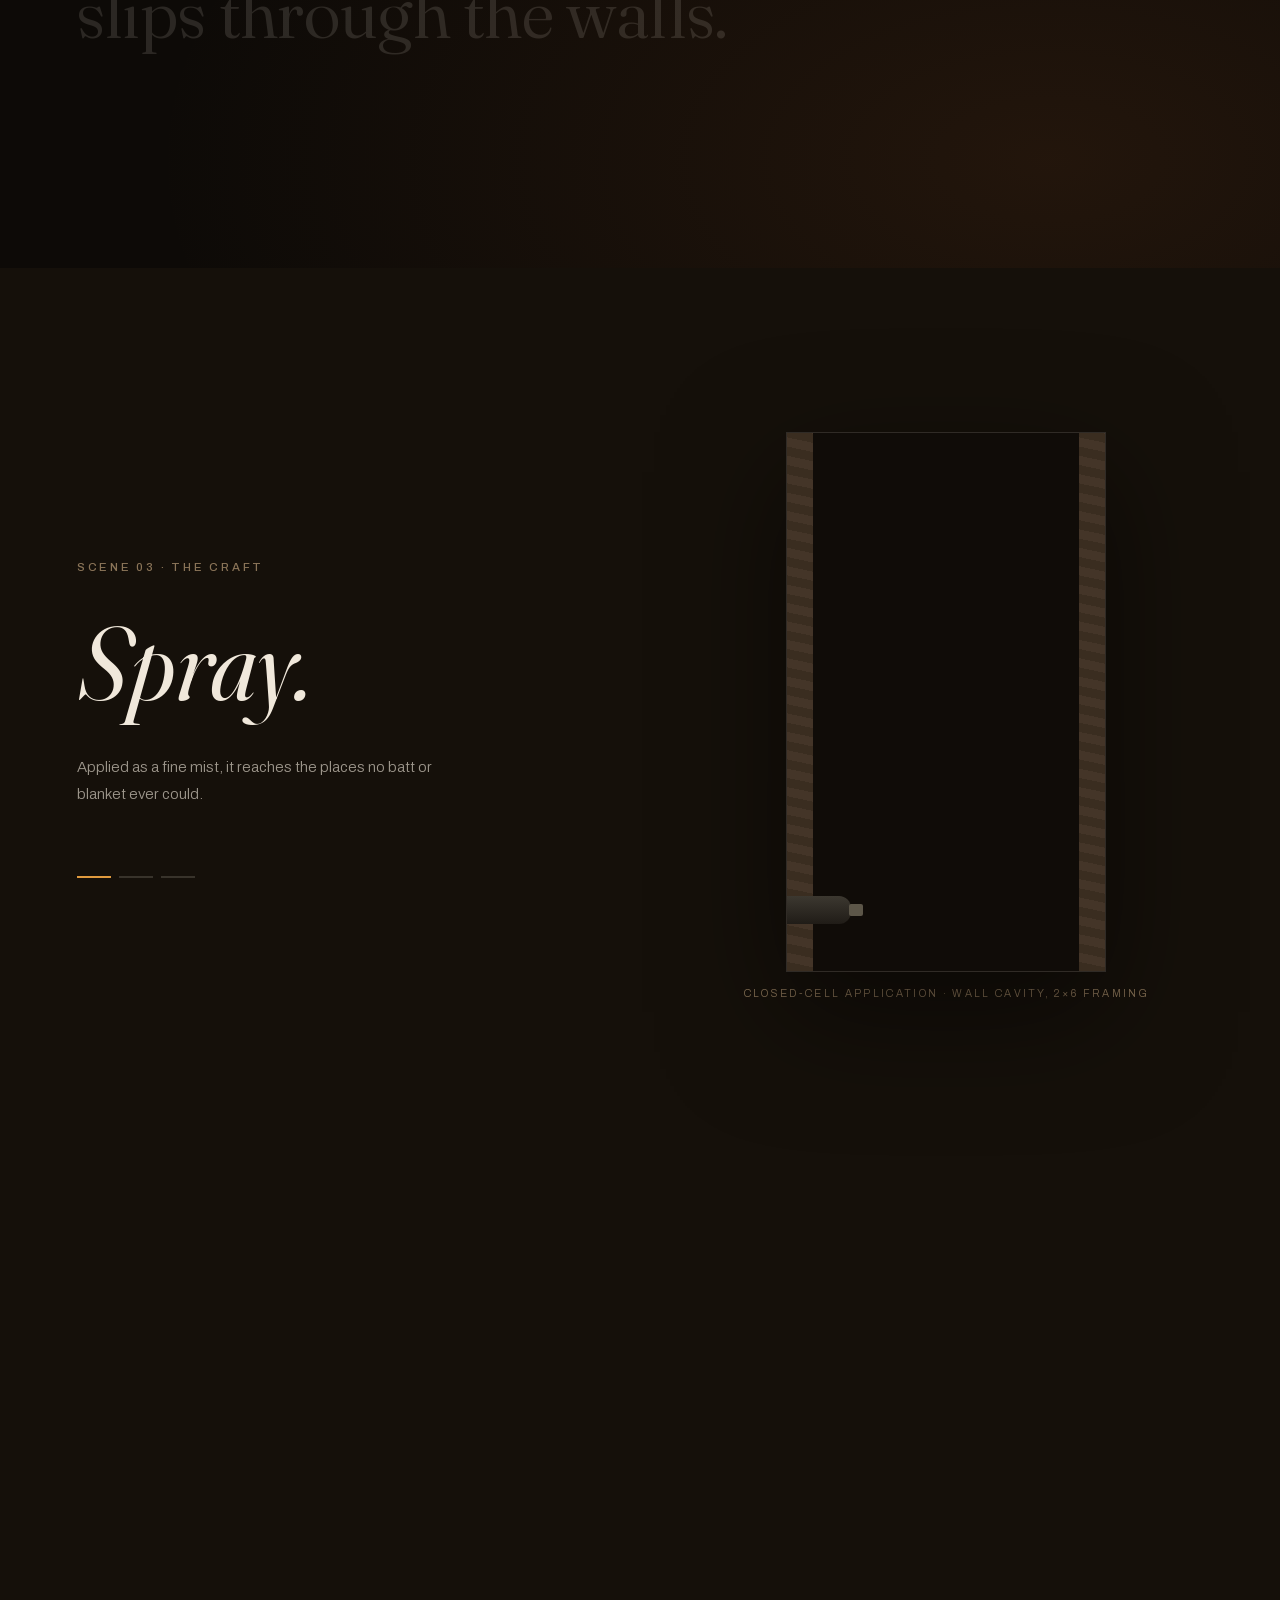
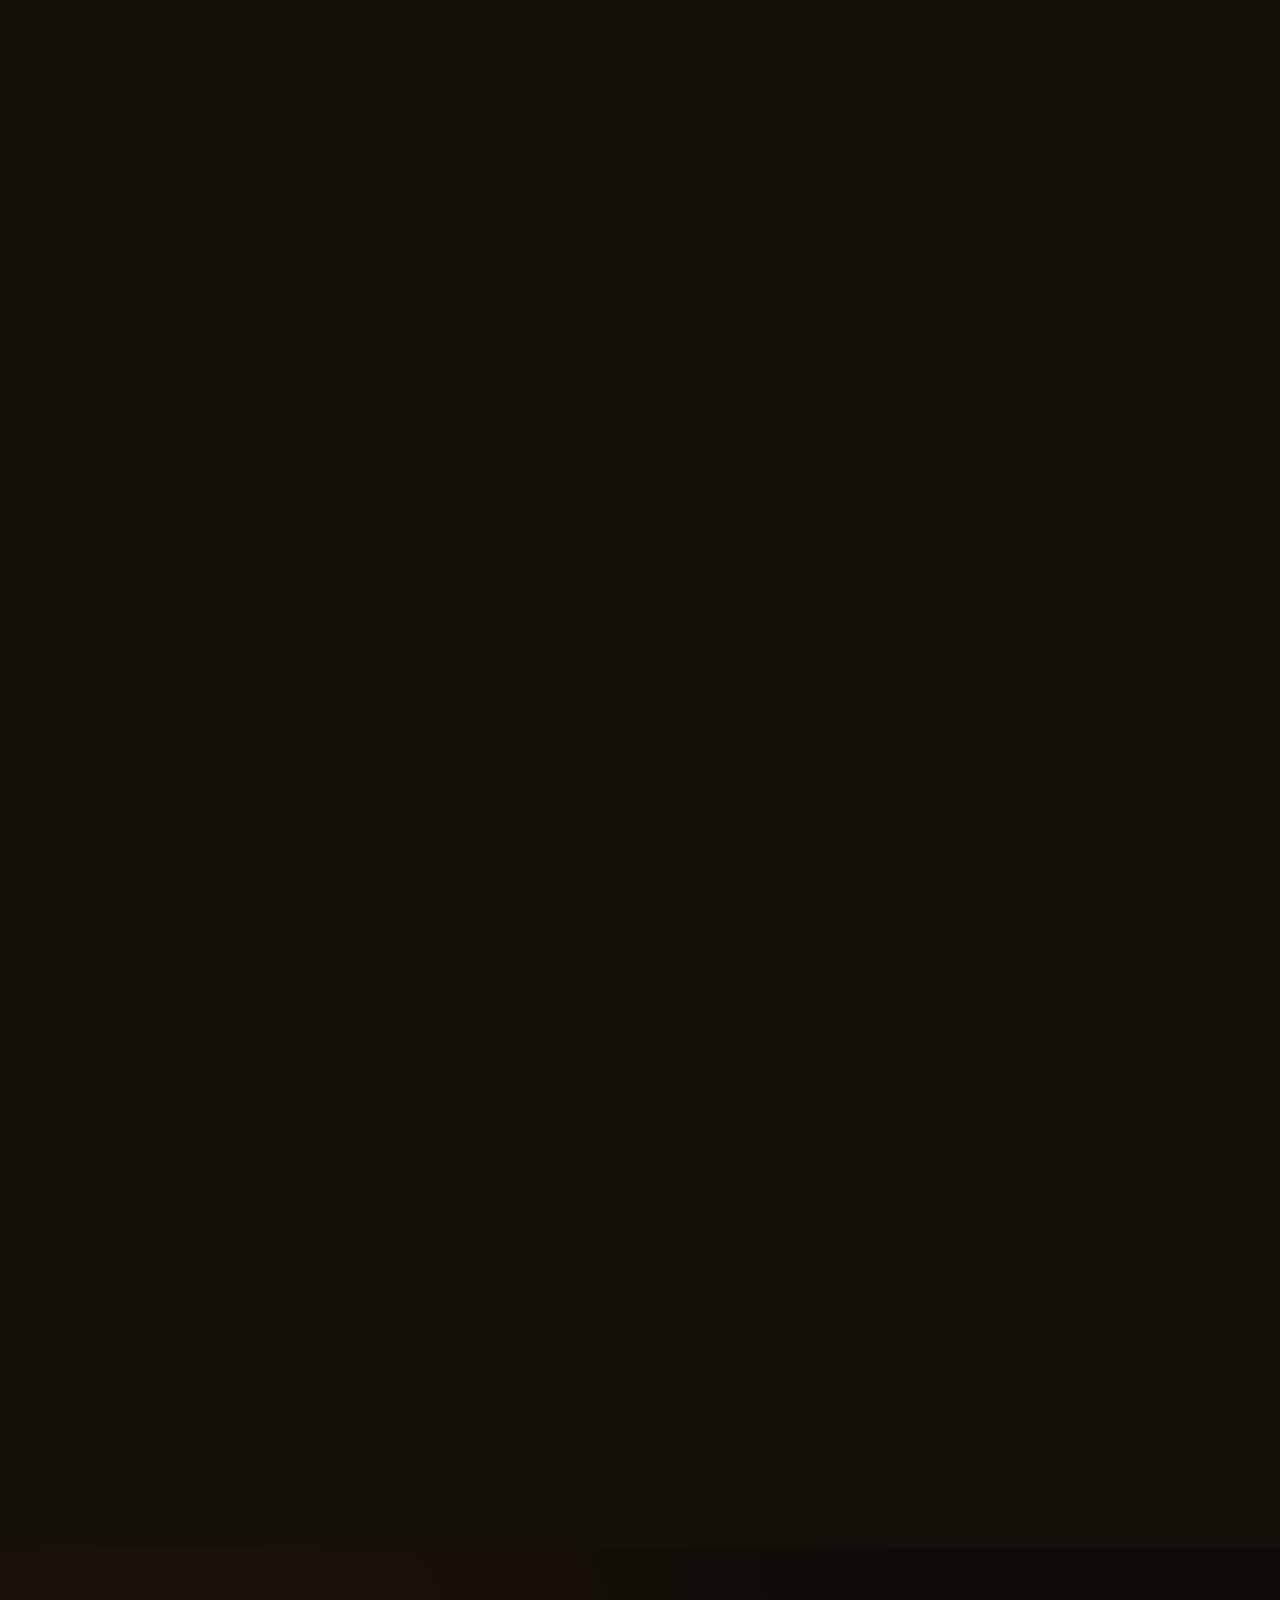
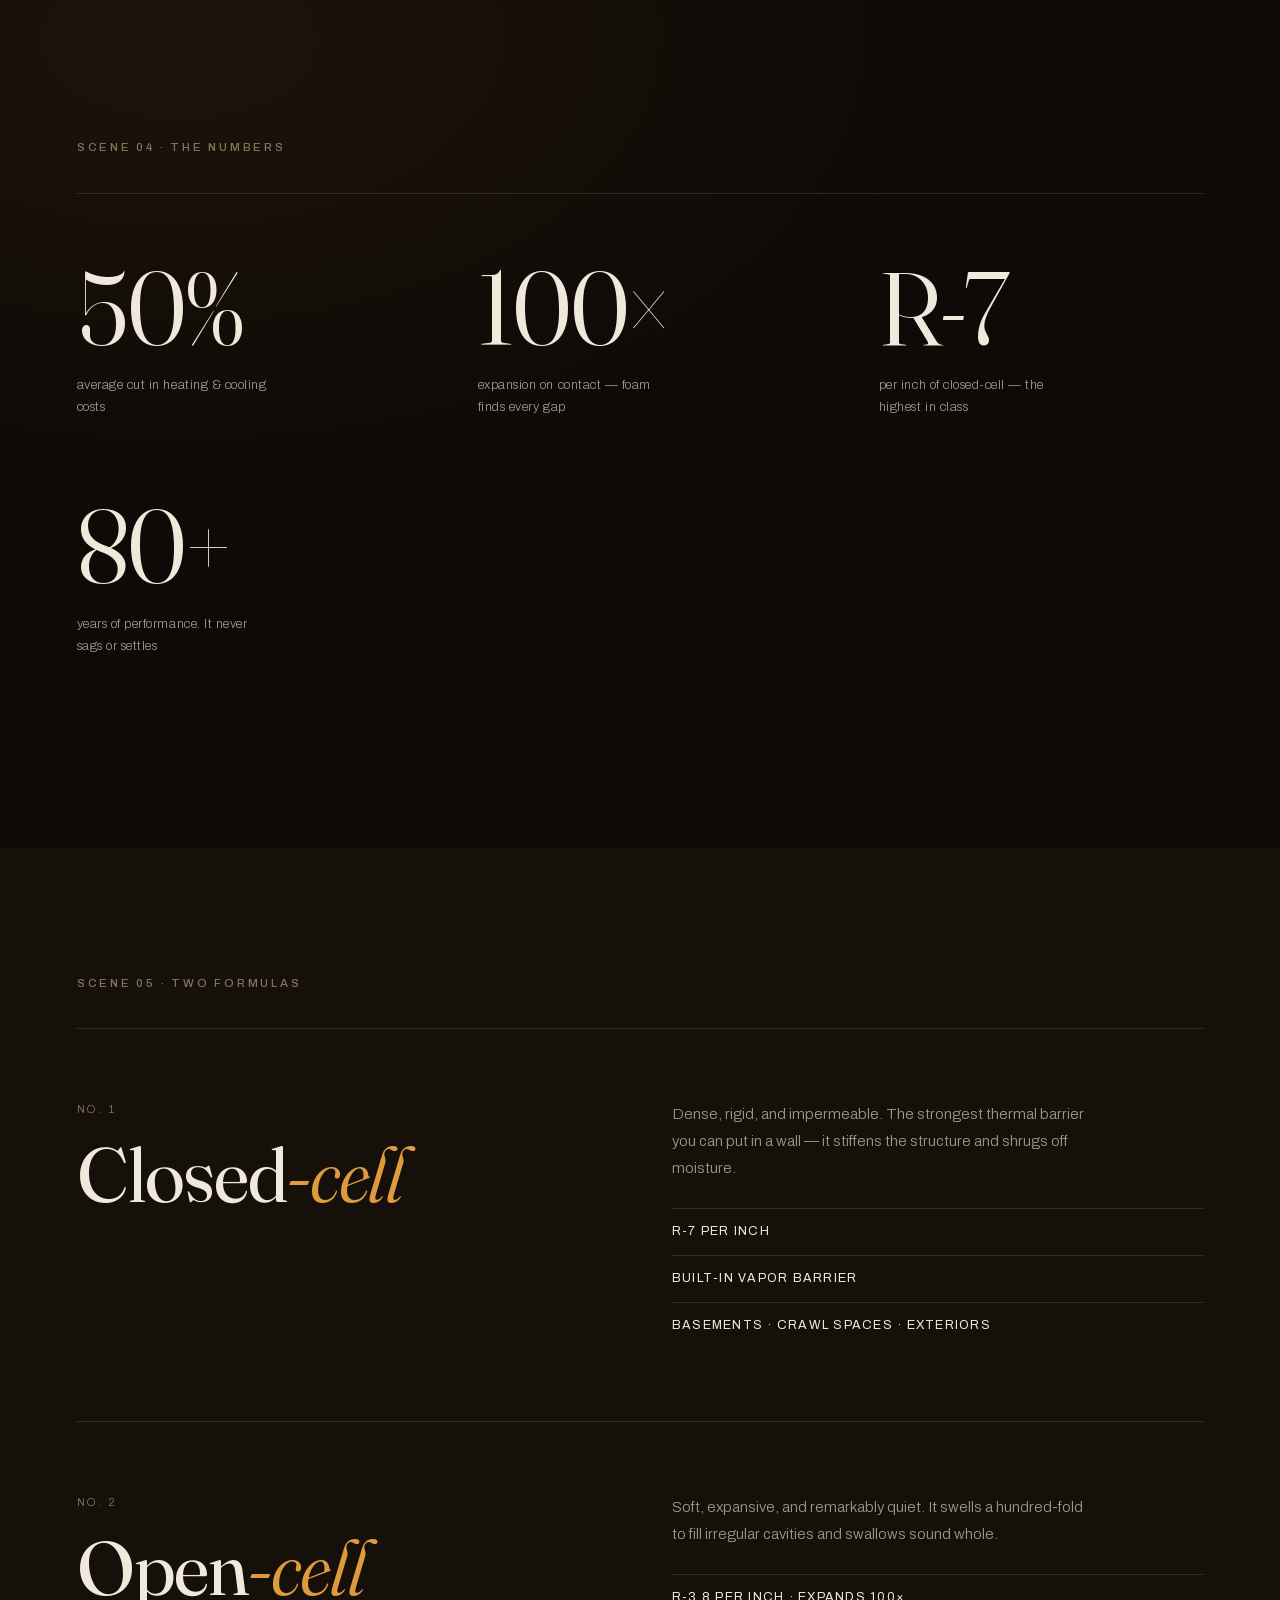
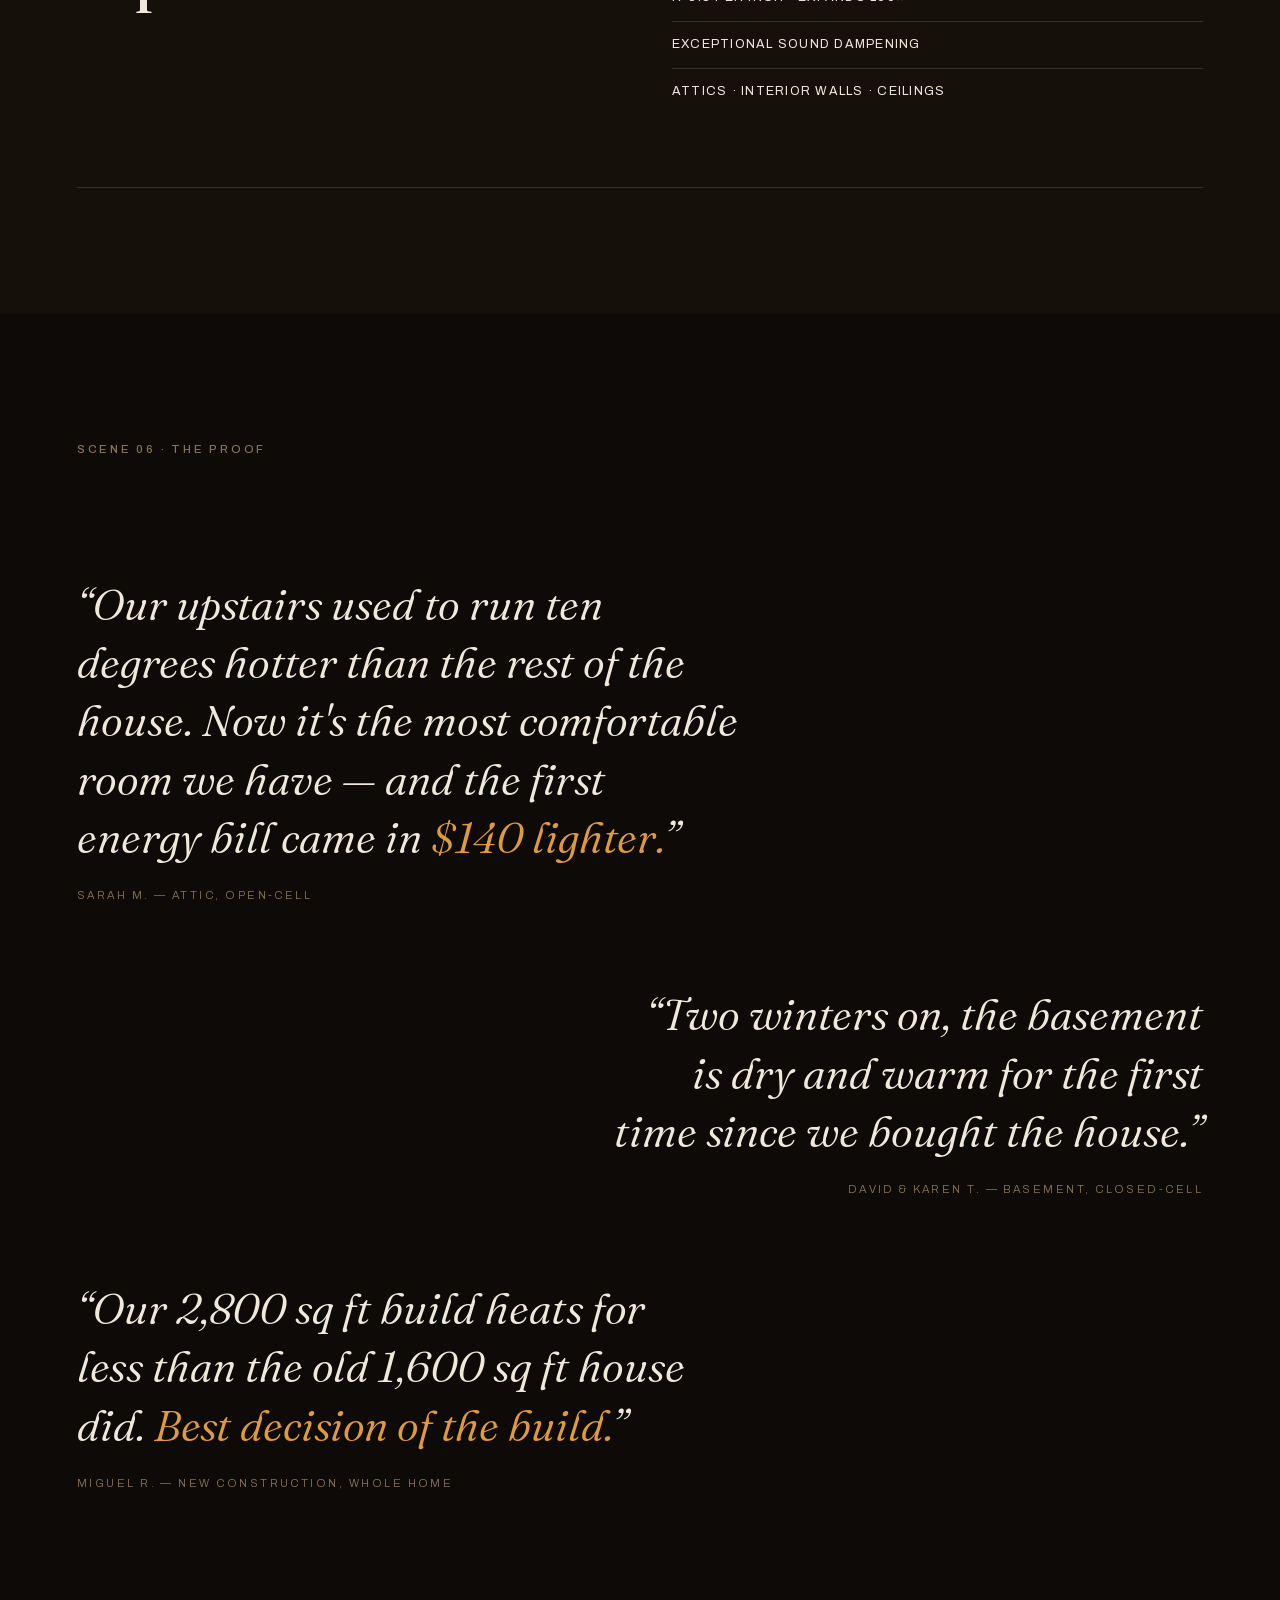
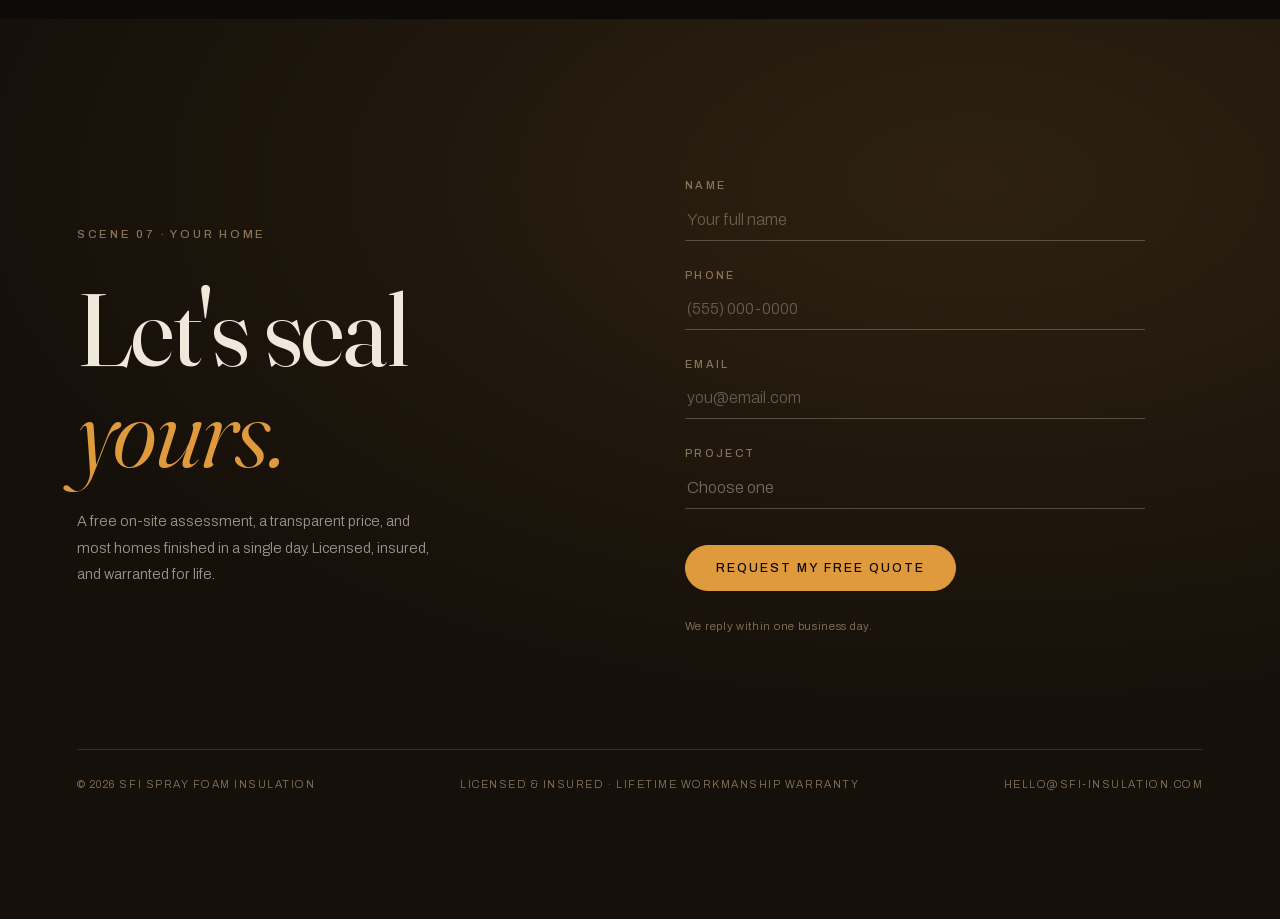
==== commit 493eafa3: "Redesign as cinematic full-screen experience Complete visual overhaul inspired by luxury architectur" ====
--- a/index.html
+++ b/index.html
@@ -3,311 +3,209 @@
 <head>
   <meta charset="UTF-8">
   <meta name="viewport" content="width=device-width, initial-scale=1.0">
-  <title>SFI — Spray Foam Insulation. Reimagined.</title>
-  <meta name="description" content="Premium spray foam insulation. Seal every gap. Save up to 50% on energy. Comfort, engineered.">
+  <title>SFI — Spray Foam Insulation. Sealed in comfort.</title>
+  <meta name="description" content="Premium spray foam insulation for homes that hold their warmth. A quieter, tighter, more comfortable home — sealed for life.">
   <link rel="stylesheet" href="css/style.css">
 </head>
 <body>
 
-  <!-- ══════════ NAV ══════════ -->
-  <nav class="nav" id="nav">
-    <div class="nav-inner">
-      <a href="#top" class="nav-logo">SFI<span class="logo-dot">.</span></a>
-      <ul class="nav-links">
-        <li><a href="#products">Products</a></li>
-        <li><a href="#how">How It Works</a></li>
-        <li><a href="#benefits">Benefits</a></li>
-        <li><a href="#compare">Compare</a></li>
-        <li><a href="#reviews">Reviews</a></li>
-      </ul>
-      <a href="#quote" class="nav-cta">Get a Quote</a>
-      <button class="nav-burger" id="burger" aria-label="Menu">
-        <span></span><span></span><span></span>
-      </button>
+  <!-- film grain overlay -->
+  <div class="grain" aria-hidden="true"></div>
+
+  <!-- ══════════ TOP BAR ══════════ -->
+  <nav class="bar" id="bar">
+    <a href="#top" class="wordmark">SFI<span>—</span>Spray&nbsp;Foam</a>
+    <div class="bar-right">
+      <a href="tel:+15555550100" class="bar-phone">(555) 555-0100</a>
+      <a href="#contact" class="bar-cta">Get a quote</a>
     </div>
   </nav>
 
-  <div class="mobile-menu" id="mobileMenu">
-    <a href="#products">Products</a>
-    <a href="#how">How It Works</a>
-    <a href="#benefits">Benefits</a>
-    <a href="#compare">Compare</a>
-    <a href="#reviews">Reviews</a>
-    <a href="#quote" class="mobile-cta">Get a Quote</a>
-  </div>
-
-  <!-- ══════════ HERO ══════════ -->
-  <header class="hero" id="top">
-    <canvas id="heroCanvas"></canvas>
-    <div class="hero-content">
-      <p class="hero-eyebrow reveal">Spray Foam Insulation</p>
-      <h1 class="hero-title reveal">
-        Insulation.<br>
-        <span class="gradient-text">Reimagined.</span>
+  <!-- ══════════ SCENE 01 · THE HOUSE ══════════ -->
+  <header class="scene hero" id="top">
+    <canvas id="duskCanvas"></canvas>
+    <div class="hero-title-wrap">
+      <p class="slug fade-up">Scene 01 · The house at dusk</p>
+      <h1 class="hero-title fade-up">
+        Warmth<br>
+        <span class="serif-italic">that stays</span><br>
+        home.
       </h1>
-      <p class="hero-sub reveal">
-        One application. Every gap sealed. Up to 50% off your energy bill —
-        for the life of your home.
+    </div>
+    <div class="corner-copy fade-up">
+      <p>
+        We are spray foam insulation specialists. One visit, and every crack,
+        seam and cavity in your home is sealed — permanently. The warmth you
+        pay for finally stays where it belongs.
       </p>
-      <div class="hero-actions reveal">
-        <a href="#quote" class="btn btn-primary">Get a Free Quote</a>
-        <a href="#how" class="btn btn-ghost">See how it works&nbsp;→</a>
-      </div>
-    </div>
-    <div class="hero-scroll-hint">
-      <div class="scroll-mouse"><div class="scroll-wheel"></div></div>
-    </div>
+      <a href="#contact" class="pill">Book a free assessment</a>
+    </div>
+    <div class="scroll-cue" aria-hidden="true"><span></span>Scroll</div>
   </header>
 
-  <!-- ══════════ MARQUEE ══════════ -->
-  <section class="marquee-band" aria-hidden="true">
-    <div class="marquee-track">
-      <span>Air-tight&nbsp;·&nbsp;R-7 per inch&nbsp;·&nbsp;Moisture barrier&nbsp;·&nbsp;Soundproofing&nbsp;·&nbsp;Lifetime performance&nbsp;·&nbsp;Energy savings&nbsp;·&nbsp;</span>
-      <span>Air-tight&nbsp;·&nbsp;R-7 per inch&nbsp;·&nbsp;Moisture barrier&nbsp;·&nbsp;Soundproofing&nbsp;·&nbsp;Lifetime performance&nbsp;·&nbsp;Energy savings&nbsp;·&nbsp;</span>
-    </div>
-  </section>
-
-  <!-- ══════════ INTRO STATEMENT ══════════ -->
-  <section class="statement">
-    <p class="statement-text reveal-words">
-      Your home leaks the equivalent of a <em>wide-open window</em>, every single day.
-      Spray foam closes it. Permanently.
+  <!-- ══════════ SCENE 02 · THE PROBLEM ══════════ -->
+  <section class="scene statement-scene">
+    <p class="slug fade-up">Scene 02 · The leak</p>
+    <p class="statement reveal-words">
+      Every day, an average home leaks as much air as a
+      <em>wide&#8209;open window.</em>
+      You heat it. You cool it. And it slips through the walls.
     </p>
   </section>
 
-  <!-- ══════════ PRODUCTS ══════════ -->
-  <section class="products" id="products">
-    <div class="section-head reveal">
-      <p class="eyebrow">Two formulas</p>
-      <h2>Pick your foam.</h2>
-    </div>
-
-    <div class="product-grid">
-      <article class="product-card card-dark reveal">
-        <div class="product-visual">
-          <div class="foam-orb orb-closed"></div>
-        </div>
-        <h3>Closed-Cell</h3>
-        <p class="product-tag">Maximum performance.</p>
-        <ul class="product-specs">
-          <li><strong>R-7</strong> per inch — the highest in class</li>
-          <li>Adds structural rigidity to walls</li>
-          <li>Built-in vapor &amp; moisture barrier</li>
-          <li>Ideal for basements, crawl spaces, exteriors</li>
-        </ul>
-        <a href="#quote" class="text-link">Quote closed-cell →</a>
-      </article>
-
-      <article class="product-card card-light reveal">
-        <div class="product-visual">
-          <div class="foam-orb orb-open"></div>
-        </div>
-        <h3>Open-Cell</h3>
-        <p class="product-tag">Quiet. Comfortable. Smart value.</p>
-        <ul class="product-specs">
-          <li><strong>R-3.8</strong> per inch, expands 100×</li>
-          <li>Exceptional sound dampening</li>
-          <li>Fills every irregular cavity</li>
-          <li>Ideal for attics, interior walls, ceilings</li>
-        </ul>
-        <a href="#quote" class="text-link">Quote open-cell →</a>
-      </article>
-    </div>
-  </section>
-
-  <!-- ══════════ SCROLLYTELLING: HOW IT WORKS ══════════ -->
-  <section class="scrolly" id="how">
+  <!-- ══════════ SCENE 03 · THE CRAFT ══════════ -->
+  <section class="scrolly" id="craft">
     <div class="scrolly-sticky">
       <div class="scrolly-copy">
-        <p class="eyebrow">How it works</p>
-        <h2 class="scrolly-title" id="scrollyTitle">Spray.</h2>
+        <p class="slug">Scene 03 · The craft</p>
+        <h2 class="scrolly-title serif-italic" id="scrollyTitle">Spray.</h2>
         <p class="scrolly-desc" id="scrollyDesc">
-          Applied as a fine liquid mist, it reaches places no batt or blanket ever could.
-        </p>
-        <div class="scrolly-progress">
-          <span class="dot active" data-step="0"></span>
-          <span class="dot" data-step="1"></span>
-          <span class="dot" data-step="2"></span>
+          Applied as a fine mist, it reaches the places no batt or blanket ever could.
+        </p>
+        <div class="scrolly-progress" aria-hidden="true">
+          <span class="tick active"></span><span class="tick"></span><span class="tick"></span>
         </div>
       </div>
       <div class="scrolly-stage">
-        <div class="wall-cavity">
-          <div class="stud stud-left"></div>
-          <div class="stud stud-right"></div>
-          <div class="foam-fill" id="foamFill"></div>
-          <div class="spray-gun" id="sprayGun">
-            <div class="spray-cone"></div>
+        <figure class="wall-frame">
+          <div class="wall-cavity">
+            <div class="stud stud-left"></div>
+            <div class="stud stud-right"></div>
+            <div class="foam-fill" id="foamFill"></div>
+            <div class="spray-gun" id="sprayGun"><div class="spray-cone"></div></div>
           </div>
-        </div>
-      </div>
-    </div>
-  </section>
-
-  <!-- ══════════ STATS ══════════ -->
-  <section class="stats" id="stats">
-    <div class="stat reveal">
-      <span class="stat-number" data-count="50" data-suffix="%">0%</span>
-      <p>average energy savings vs. traditional insulation</p>
-    </div>
-    <div class="stat reveal">
-      <span class="stat-number" data-count="100" data-suffix="×">0×</span>
-      <p>expansion on contact — foam finds every gap</p>
-    </div>
-    <div class="stat reveal">
-      <span class="stat-number" data-count="80" data-suffix="+">0+</span>
-      <p>year lifespan — it never sags, settles, or degrades</p>
-    </div>
-    <div class="stat reveal">
-      <span class="stat-number" data-count="7" data-prefix="R-">R-0</span>
-      <p>per inch of closed-cell foam — top of its class</p>
-    </div>
-  </section>
-
-  <!-- ══════════ BENEFITS BENTO ══════════ -->
-  <section class="benefits" id="benefits">
-    <div class="section-head reveal">
-      <p class="eyebrow">Why spray foam</p>
-      <h2>Sealed. Silent. <span class="gradient-text">Efficient.</span></h2>
-    </div>
-
-    <div class="bento">
-      <div class="bento-cell bento-wide reveal">
-        <div class="bento-icon">❄️</div>
-        <h3>Comfort in every season</h3>
-        <p>No more cold spots in winter or hot rooms in summer. Spray foam creates a continuous thermal envelope, so every room holds its temperature.</p>
-      </div>
-      <div class="bento-cell reveal">
-        <div class="bento-icon">🔇</div>
-        <h3>Whisper quiet</h3>
-        <p>Open-cell foam absorbs airborne sound — traffic, rain, neighbors — before it reaches you.</p>
-      </div>
-      <div class="bento-cell reveal">
-        <div class="bento-icon">💧</div>
-        <h3>Moisture &amp; mold defense</h3>
-        <p>Closed-cell foam rejects water and blocks the humid air that feeds mold.</p>
-      </div>
-      <div class="bento-cell bento-wide reveal">
-        <div class="bento-icon">🌿</div>
-        <h3>Cleaner air</h3>
-        <p>An air-sealed home keeps pollen, dust, and outdoor pollutants where they belong — outside.</p>
-      </div>
-      <div class="bento-cell bento-full reveal">
-        <div class="bento-icon">📈</div>
-        <h3>An investment that pays you back</h3>
-        <p>Most homeowners recoup the cost in energy savings within 3–5 years — then keep saving for decades. It also raises resale value from day one.</p>
-      </div>
-    </div>
-  </section>
-
-  <!-- ══════════ COMPARISON ══════════ -->
-  <section class="compare" id="compare">
-    <div class="section-head reveal">
-      <p class="eyebrow">The honest comparison</p>
-      <h2>There's no comparison.</h2>
-    </div>
-    <div class="compare-table-wrap reveal">
-      <table class="compare-table">
-        <thead>
-          <tr>
-            <th></th>
-            <th class="col-featured">Spray Foam</th>
-            <th>Fiberglass</th>
-            <th>Cellulose</th>
-          </tr>
-        </thead>
-        <tbody>
-          <tr><td>Air seal</td><td class="col-featured">✓ Complete</td><td>✕ None</td><td>✕ Partial</td></tr>
-          <tr><td>R-value per inch</td><td class="col-featured">Up to 7.0</td><td>2.2 – 3.8</td><td>3.2 – 3.8</td></tr>
-          <tr><td>Moisture barrier</td><td class="col-featured">✓ Built-in</td><td>✕ Absorbs water</td><td>✕ Absorbs water</td></tr>
-          <tr><td>Sags or settles</td><td class="col-featured">Never</td><td>Over time</td><td>Up to 20%</td></tr>
-          <tr><td>Lifespan</td><td class="col-featured">80+ years</td><td>10 – 25 years</td><td>20 – 30 years</td></tr>
-          <tr><td>Adds structural strength</td><td class="col-featured">✓ Yes</td><td>✕ No</td><td>✕ No</td></tr>
-        </tbody>
-      </table>
-    </div>
-  </section>
-
-  <!-- ══════════ TESTIMONIALS ══════════ -->
-  <section class="reviews" id="reviews">
-    <div class="section-head reveal">
-      <p class="eyebrow">From our customers</p>
-      <h2>People notice the difference.</h2>
-    </div>
-    <div class="review-grid">
-      <figure class="review-card reveal">
-        <blockquote>“Our upstairs used to be 10 degrees hotter than the rest of the house. After SFI sprayed the attic, it's the most comfortable room we have. The energy bill dropped $140 the first month.”</blockquote>
-        <figcaption><strong>Sarah M.</strong><span>Attic insulation</span></figcaption>
-        <div class="stars">★★★★★</div>
-      </figure>
-      <figure class="review-card reveal">
-        <blockquote>“Professional crew, spotless job site, done in a day. Two winters later the basement is dry and warm for the first time since we bought the house.”</blockquote>
-        <figcaption><strong>David &amp; Karen T.</strong><span>Basement closed-cell</span></figcaption>
-        <div class="stars">★★★★★</div>
-      </figure>
-      <figure class="review-card reveal">
-        <blockquote>“We built new and insisted on spray foam throughout. Our 2,800 sq ft home heats and cools for less than our old 1,600 sq ft one did. Best decision of the build.”</blockquote>
-        <figcaption><strong>Miguel R.</strong><span>New construction, whole home</span></figcaption>
-        <div class="stars">★★★★★</div>
-      </figure>
-    </div>
-  </section>
-
-  <!-- ══════════ CTA / QUOTE ══════════ -->
-  <section class="quote" id="quote">
-    <div class="quote-inner">
-      <div class="quote-copy reveal">
-        <h2>Ready to seal<br>the deal?</h2>
-        <p>Free on-site assessment. Transparent pricing. Most homes finished in a single day.</p>
-        <ul class="quote-perks">
-          <li>✓ Free inspection &amp; thermal assessment</li>
-          <li>✓ Licensed &amp; fully insured crews</li>
-          <li>✓ Lifetime workmanship warranty</li>
+          <figcaption>Closed-cell application · wall cavity, 2×6 framing</figcaption>
+        </figure>
+      </div>
+    </div>
+  </section>
+
+  <!-- ══════════ SCENE 04 · THE NUMBERS ══════════ -->
+  <section class="scene numbers-scene" id="numbers">
+    <p class="slug fade-up">Scene 04 · The numbers</p>
+    <dl class="numbers">
+      <div class="number fade-up">
+        <dt><span class="num" data-count="50" data-suffix="%">0%</span></dt>
+        <dd>average cut in heating &amp; cooling costs</dd>
+      </div>
+      <div class="number fade-up">
+        <dt><span class="num" data-count="100" data-suffix="×">0×</span></dt>
+        <dd>expansion on contact — foam finds every gap</dd>
+      </div>
+      <div class="number fade-up">
+        <dt><span class="num" data-prefix="R-" data-count="7">R-0</span></dt>
+        <dd>per inch of closed-cell — the highest in class</dd>
+      </div>
+      <div class="number fade-up">
+        <dt><span class="num" data-count="80" data-suffix="+">0+</span></dt>
+        <dd>years of performance. It never sags or settles</dd>
+      </div>
+    </dl>
+  </section>
+
+  <!-- ══════════ SCENE 05 · TWO FORMULAS ══════════ -->
+  <section class="scene formulas" id="formulas">
+    <p class="slug fade-up">Scene 05 · Two formulas</p>
+
+    <article class="formula fade-up">
+      <div class="formula-name">
+        <span class="formula-index">No. 1</span>
+        <h3>Closed<span class="serif-italic">-cell</span></h3>
+      </div>
+      <div class="formula-body">
+        <p>
+          Dense, rigid, and impermeable. The strongest thermal barrier you can
+          put in a wall — it stiffens the structure and shrugs off moisture.
+        </p>
+        <ul>
+          <li>R-7 per inch</li>
+          <li>Built-in vapor barrier</li>
+          <li>Basements · crawl spaces · exteriors</li>
         </ul>
       </div>
-      <form class="quote-form reveal" id="quoteForm">
-        <div class="form-row">
-          <input type="text" name="name" placeholder="Full name" required>
-          <input type="tel" name="phone" placeholder="Phone" required>
-        </div>
-        <input type="email" name="email" placeholder="Email address" required>
-        <select name="project" required>
-          <option value="" disabled selected>Project type</option>
-          <option>Attic</option>
-          <option>Basement / crawl space</option>
-          <option>Walls / whole home</option>
-          <option>New construction</option>
-          <option>Commercial / metal building</option>
-        </select>
-        <textarea name="details" rows="3" placeholder="Tell us about your project (optional)"></textarea>
-        <button type="submit" class="btn btn-primary btn-block">Request My Free Quote</button>
-        <p class="form-note">We reply within one business day. No spam, ever.</p>
+    </article>
+
+    <article class="formula fade-up">
+      <div class="formula-name">
+        <span class="formula-index">No. 2</span>
+        <h3>Open<span class="serif-italic">-cell</span></h3>
+      </div>
+      <div class="formula-body">
+        <p>
+          Soft, expansive, and remarkably quiet. It swells a hundred-fold to
+          fill irregular cavities and swallows sound whole.
+        </p>
+        <ul>
+          <li>R-3.8 per inch · expands 100×</li>
+          <li>Exceptional sound dampening</li>
+          <li>Attics · interior walls · ceilings</li>
+        </ul>
+      </div>
+    </article>
+  </section>
+
+  <!-- ══════════ SCENE 06 · THE PROOF ══════════ -->
+  <section class="scene voices" id="voices">
+    <p class="slug fade-up">Scene 06 · The proof</p>
+    <div class="voice fade-up">
+      <blockquote>
+        “Our upstairs used to run ten degrees hotter than the rest of the house.
+        Now it's the most comfortable room we have — and the first energy bill
+        came in <em>$140 lighter.</em>”
+      </blockquote>
+      <cite>Sarah M. — attic, open-cell</cite>
+    </div>
+    <div class="voice fade-up">
+      <blockquote>
+        “Two winters on, the basement is dry and warm for the first time since
+        we bought the house.”
+      </blockquote>
+      <cite>David &amp; Karen T. — basement, closed-cell</cite>
+    </div>
+    <div class="voice fade-up">
+      <blockquote>
+        “Our 2,800 sq ft build heats for less than the old 1,600 sq ft house did.
+        <em>Best decision of the build.</em>”
+      </blockquote>
+      <cite>Miguel R. — new construction, whole home</cite>
+    </div>
+  </section>
+
+  <!-- ══════════ SCENE 07 · THE INVITATION ══════════ -->
+  <section class="scene contact-scene" id="contact">
+    <div class="contact-grid">
+      <div class="contact-copy fade-up">
+        <p class="slug">Scene 07 · Your home</p>
+        <h2>Let's seal<br><span class="serif-italic">yours.</span></h2>
+        <p class="contact-sub">
+          A free on-site assessment, a transparent price, and most homes
+          finished in a single day. Licensed, insured, and warranted for life.
+        </p>
+      </div>
+      <form class="contact-form fade-up" id="quoteForm">
+        <label>Name<input type="text" name="name" placeholder="Your full name" required></label>
+        <label>Phone<input type="tel" name="phone" placeholder="(555) 000-0000" required></label>
+        <label>Email<input type="email" name="email" placeholder="you@email.com" required></label>
+        <label>Project
+          <select name="project" required>
+            <option value="" disabled selected>Choose one</option>
+            <option>Attic</option>
+            <option>Basement / crawl space</option>
+            <option>Walls / whole home</option>
+            <option>New construction</option>
+            <option>Commercial / metal building</option>
+          </select>
+        </label>
+        <button type="submit" class="pill pill-solid">Request my free quote</button>
+        <p class="form-note">We reply within one business day.</p>
       </form>
     </div>
-  </section>
-
-  <!-- ══════════ FOOTER ══════════ -->
-  <footer class="footer">
-    <div class="footer-inner">
-      <div class="footer-brand">
-        <a href="#top" class="nav-logo">SFI<span class="logo-dot">.</span></a>
-        <p>Premium spray foam insulation for homes and businesses.</p>
-      </div>
-      <div class="footer-col">
-        <h4>Explore</h4>
-        <a href="#products">Products</a>
-        <a href="#how">How It Works</a>
-        <a href="#benefits">Benefits</a>
-        <a href="#compare">Compare</a>
-      </div>
-      <div class="footer-col">
-        <h4>Contact</h4>
-        <a href="tel:+15550100">(555) 555-0100</a>
-        <a href="mailto:hello@sfi-insulation.com">hello@sfi-insulation.com</a>
-        <span>Mon–Sat, 7am–6pm</span>
-      </div>
-    </div>
-    <p class="footer-legal">© 2026 SFI Spray Foam Insulation. Licensed &amp; insured.</p>
-  </footer>
+    <footer class="footer">
+      <span>© 2026 SFI Spray Foam Insulation</span>
+      <span>Licensed &amp; insured · Lifetime workmanship warranty</span>
+      <a href="mailto:hello@sfi-insulation.com">hello@sfi-insulation.com</a>
+    </footer>
+  </section>
 
   <script src="js/main.js"></script>
 </body>
--- a/css/style.css
+++ b/css/style.css
@@ -1,21 +1,44 @@
 /* ═══════════════════════════════════════════════
    SFI — Spray Foam Insulation
-   Apple-inspired design system
+   Cinematic edition: a scrolling film in seven scenes
+   Palette: dusk night / warm ivory / molten amber
+   Type: Fraunces (display serif) · Archivo (labels)
    ═══════════════════════════════════════════════ */
 
+@font-face {
+  font-family: "Fraunces";
+  src: url("../assets/fonts/fraunces-variable.woff2") format("woff2");
+  font-weight: 300 700;
+  font-style: normal;
+  font-display: swap;
+}
+@font-face {
+  font-family: "Fraunces";
+  src: url("../assets/fonts/fraunces-italic-variable.woff2") format("woff2");
+  font-weight: 300 700;
+  font-style: italic;
+  font-display: swap;
+}
+@font-face {
+  font-family: "Archivo";
+  src: url("../assets/fonts/archivo-variable.woff2") format("woff2");
+  font-weight: 100 900;
+  font-style: normal;
+  font-display: swap;
+}
+
 :root {
-  --black: #0a0a0c;
-  --ink: #1d1d1f;
-  --white: #f5f5f7;
-  --grey: #86868b;
-  --amber: #ff9f0a;
-  --orange: #ff6b2c;
-  --cream: #ffe8c4;
-  --gradient: linear-gradient(96deg, #ffd60a 0%, #ff9f0a 45%, #ff6b2c 100%);
-  --radius: 28px;
-  --ease: cubic-bezier(0.25, 0.1, 0.25, 1);
-  --font: -apple-system, BlinkMacSystemFont, "SF Pro Display", "SF Pro Text",
-          "Segoe UI", Roboto, Helvetica, Arial, sans-serif;
+  --night: #0d0a07;
+  --dusk: #15100a;
+  --ivory: #f0e8db;
+  --ivory-dim: rgba(240, 232, 219, 0.62);
+  --amber: #e09a3e;
+  --ember: #b4622a;
+  --bronze: #8a7458;
+  --line: rgba(240, 232, 219, 0.14);
+  --serif: "Fraunces", "Iowan Old Style", Georgia, "Times New Roman", serif;
+  --sans: "Archivo", -apple-system, "Helvetica Neue", Arial, sans-serif;
+  --ease: cubic-bezier(0.22, 0.08, 0.18, 1);
 }
 
 * { margin: 0; padding: 0; box-sizing: border-box; }
@@ -23,656 +46,540 @@
 html { scroll-behavior: smooth; }
 
 body {
-  font-family: var(--font);
-  background: var(--black);
-  color: var(--white);
-  line-height: 1.5;
+  font-family: var(--sans);
+  font-weight: 300;
+  background: var(--night);
+  color: var(--ivory);
+  line-height: 1.6;
   -webkit-font-smoothing: antialiased;
   overflow-x: hidden;
 }
 
-::selection { background: var(--amber); color: var(--black); }
-
-h1, h2, h3 { letter-spacing: -0.025em; }
-
-h2 {
-  font-size: clamp(2.4rem, 5.5vw, 4.5rem);
-  font-weight: 700;
-  line-height: 1.05;
-}
-
-.eyebrow {
-  font-size: 0.95rem;
-  font-weight: 600;
-  text-transform: uppercase;
-  letter-spacing: 0.14em;
-  color: var(--amber);
-  margin-bottom: 14px;
-}
-
-.section-head { text-align: center; margin-bottom: 64px; padding: 0 24px; }
-
-.gradient-text {
-  background: var(--gradient);
-  -webkit-background-clip: text;
-  background-clip: text;
-  -webkit-text-fill-color: transparent;
-  color: transparent;
-}
-
-/* ── Reveal-on-scroll ─────────────────────────── */
-.reveal {
+::selection { background: var(--amber); color: var(--night); }
+
+a { color: inherit; }
+
+/* ── Film grain ───────────────────────────────── */
+.grain {
+  position: fixed;
+  inset: -100px;
+  z-index: 90;
+  pointer-events: none;
+  opacity: 0.07;
+  background-image: url("data:image/svg+xml,%3Csvg xmlns='http://www.w3.org/2000/svg' width='240' height='240'%3E%3Cfilter id='n'%3E%3CfeTurbulence type='fractalNoise' baseFrequency='0.9' numOctaves='2'/%3E%3C/filter%3E%3Crect width='240' height='240' filter='url(%23n)'/%3E%3C/svg%3E");
+  animation: grain-shift 0.9s steps(4) infinite;
+}
+@keyframes grain-shift {
+  0% { transform: translate(0, 0); }
+  25% { transform: translate(-38px, 22px); }
+  50% { transform: translate(24px, -30px); }
+  75% { transform: translate(-16px, -12px); }
+  100% { transform: translate(0, 0); }
+}
+
+/* ── Shared scene chrome ──────────────────────── */
+.scene {
+  position: relative;
+  min-height: 100vh;
+  padding: clamp(96px, 14vh, 160px) clamp(24px, 6vw, 88px);
+  display: flex;
+  flex-direction: column;
+  justify-content: center;
+}
+
+.slug {
+  font-family: var(--sans);
+  font-weight: 500;
+  font-size: 0.72rem;
+  letter-spacing: 0.24em;
+  text-transform: uppercase;
+  color: var(--bronze);
+  margin-bottom: clamp(20px, 4vh, 44px);
+}
+
+.serif-italic { font-style: italic; font-weight: 340; }
+
+.fade-up {
   opacity: 0;
-  transform: translateY(36px);
-  transition: opacity 0.9s var(--ease), transform 0.9s var(--ease);
-}
-.reveal.visible { opacity: 1; transform: none; }
-
-/* ── Buttons ──────────────────────────────────── */
-.btn {
+  transform: translateY(34px);
+  transition: opacity 1.1s var(--ease), transform 1.1s var(--ease);
+}
+.fade-up.visible { opacity: 1; transform: none; }
+
+.pill {
   display: inline-block;
-  padding: 16px 34px;
-  border-radius: 980px;
-  font-size: 1.05rem;
-  font-weight: 600;
+  font-family: var(--sans);
+  font-weight: 500;
+  font-size: 0.78rem;
+  letter-spacing: 0.16em;
+  text-transform: uppercase;
+  color: var(--ivory);
   text-decoration: none;
-  border: none;
+  padding: 15px 30px;
+  border: 1px solid rgba(240, 232, 219, 0.4);
+  border-radius: 999px;
+  background: rgba(13, 10, 7, 0.25);
+  -webkit-backdrop-filter: blur(6px);
+  backdrop-filter: blur(6px);
   cursor: pointer;
-  transition: transform 0.3s var(--ease), box-shadow 0.3s var(--ease), background 0.3s;
-}
-.btn-primary {
-  background: var(--gradient);
-  color: var(--black);
-  box-shadow: 0 8px 32px rgba(255, 159, 10, 0.35);
-}
-.btn-primary:hover { transform: scale(1.04); box-shadow: 0 12px 44px rgba(255, 159, 10, 0.5); }
-.btn-ghost { color: var(--amber); background: transparent; }
-.btn-ghost:hover { color: var(--white); }
-.btn-block { width: 100%; }
-
-.text-link {
-  color: var(--amber);
-  text-decoration: none;
-  font-weight: 600;
-  transition: opacity 0.25s;
-}
-.text-link:hover { opacity: 0.75; }
-
-/* ═══ NAV ══════════════════════════════════════ */
-.nav {
+  transition: background 0.4s var(--ease), color 0.4s var(--ease), border-color 0.4s;
+}
+.pill:hover { background: var(--ivory); color: var(--night); border-color: var(--ivory); }
+.pill-solid { background: var(--amber); border-color: var(--amber); color: var(--night); }
+.pill-solid:hover { background: var(--ivory); border-color: var(--ivory); }
+
+/* ── Top bar ──────────────────────────────────── */
+.bar {
   position: fixed;
   inset: 0 0 auto 0;
   z-index: 100;
-  transition: background 0.4s var(--ease), backdrop-filter 0.4s;
-}
-.nav.scrolled {
-  background: rgba(10, 10, 12, 0.72);
-  -webkit-backdrop-filter: saturate(180%) blur(20px);
-  backdrop-filter: saturate(180%) blur(20px);
-  border-bottom: 1px solid rgba(255, 255, 255, 0.08);
-}
-.nav-inner {
-  max-width: 1200px;
-  margin: 0 auto;
-  padding: 18px 28px;
-  display: flex;
+  display: flex;
+  justify-content: space-between;
   align-items: center;
-  gap: 40px;
-}
-.nav-logo {
-  font-size: 1.5rem;
-  font-weight: 800;
-  color: var(--white);
+  padding: 22px clamp(24px, 6vw, 88px);
+  transition: background 0.5s var(--ease), padding 0.5s var(--ease);
+}
+.bar.scrolled {
+  background: linear-gradient(180deg, rgba(13, 10, 7, 0.88), rgba(13, 10, 7, 0));
+  padding-top: 16px;
+  padding-bottom: 26px;
+}
+.wordmark {
+  font-family: var(--serif);
+  font-weight: 600;
+  font-size: 1.05rem;
+  letter-spacing: 0.02em;
   text-decoration: none;
-  letter-spacing: -0.03em;
-}
-.logo-dot { color: var(--amber); }
-.nav-links {
-  display: flex;
-  gap: 32px;
-  list-style: none;
-  margin-left: auto;
-}
-.nav-links a {
-  color: rgba(245, 245, 247, 0.8);
+}
+.wordmark span { color: var(--amber); font-weight: 300; margin: 0 6px; }
+.bar-right { display: flex; align-items: center; gap: 28px; }
+.bar-phone {
+  font-size: 0.78rem;
+  font-weight: 400;
+  letter-spacing: 0.12em;
   text-decoration: none;
-  font-size: 0.95rem;
-  transition: color 0.25s;
-}
-.nav-links a:hover { color: var(--white); }
-.nav-cta {
-  padding: 9px 20px;
-  border-radius: 980px;
-  background: var(--white);
-  color: var(--black);
-  font-size: 0.9rem;
-  font-weight: 600;
+  color: var(--ivory-dim);
+  transition: color 0.3s;
+}
+.bar-phone:hover { color: var(--ivory); }
+.bar-cta {
+  font-size: 0.72rem;
+  font-weight: 500;
+  letter-spacing: 0.18em;
+  text-transform: uppercase;
   text-decoration: none;
-  transition: transform 0.3s var(--ease);
-}
-.nav-cta:hover { transform: scale(1.05); }
-
-.nav-burger { display: none; background: none; border: none; cursor: pointer; padding: 8px; }
-.nav-burger span {
+  padding: 11px 22px;
+  border: 1px solid rgba(240, 232, 219, 0.35);
+  border-radius: 999px;
+  transition: background 0.35s, color 0.35s;
+}
+.bar-cta:hover { background: var(--ivory); color: var(--night); }
+
+/* ── SCENE 01 · Hero ──────────────────────────── */
+.hero { justify-content: flex-end; overflow: hidden; }
+#duskCanvas {
+  position: absolute;
+  inset: 0;
+  width: 100%;
+  height: 100%;
+}
+.hero::after {          /* vignette */
+  content: "";
+  position: absolute;
+  inset: 0;
+  pointer-events: none;
+  background:
+    radial-gradient(ellipse 120% 90% at 50% 45%, transparent 55%, rgba(13, 10, 7, 0.55) 100%),
+    linear-gradient(180deg, rgba(13, 10, 7, 0.35), transparent 22%, transparent 72%, rgba(13, 10, 7, 0.72));
+}
+.hero-title-wrap {
+  position: relative;
+  z-index: 2;
+  margin-bottom: auto;
+  margin-top: 10vh;
+}
+.hero-title {
+  font-family: var(--serif);
+  font-weight: 400;
+  font-size: clamp(3.6rem, 11vw, 9.5rem);
+  line-height: 0.94;
+  letter-spacing: -0.015em;
+  text-wrap: balance;
+  text-shadow: 0 2px 60px rgba(13, 10, 7, 0.6);
+}
+.hero-title .serif-italic { color: var(--amber); }
+.corner-copy {
+  position: relative;
+  z-index: 2;
+  max-width: 340px;
+  display: flex;
+  flex-direction: column;
+  gap: 26px;
+}
+.corner-copy p {
+  font-size: 0.86rem;
+  font-weight: 300;
+  line-height: 1.75;
+  color: var(--ivory-dim);
+}
+.scroll-cue {
+  position: absolute;
+  z-index: 2;
+  right: clamp(24px, 6vw, 88px);
+  bottom: clamp(28px, 6vh, 56px);
+  font-size: 0.66rem;
+  letter-spacing: 0.28em;
+  text-transform: uppercase;
+  color: var(--ivory-dim);
+  display: flex;
+  align-items: center;
+  gap: 14px;
+}
+.scroll-cue span {
   display: block;
-  width: 22px; height: 2px;
-  background: var(--white);
-  margin: 5px 0;
-  border-radius: 2px;
-  transition: transform 0.3s, opacity 0.3s;
-}
-.nav-burger.open span:nth-child(1) { transform: translateY(7px) rotate(45deg); }
-.nav-burger.open span:nth-child(2) { opacity: 0; }
-.nav-burger.open span:nth-child(3) { transform: translateY(-7px) rotate(-45deg); }
-
-.mobile-menu {
-  position: fixed;
-  inset: 0;
-  z-index: 99;
-  background: rgba(10, 10, 12, 0.96);
-  -webkit-backdrop-filter: blur(24px);
-  backdrop-filter: blur(24px);
-  display: flex;
-  flex-direction: column;
-  justify-content: center;
-  align-items: center;
-  gap: 28px;
-  opacity: 0;
-  pointer-events: none;
-  transition: opacity 0.35s var(--ease);
-}
-.mobile-menu.open { opacity: 1; pointer-events: auto; }
-.mobile-menu a {
-  color: var(--white);
-  text-decoration: none;
-  font-size: 1.8rem;
-  font-weight: 600;
-  letter-spacing: -0.02em;
-}
-.mobile-menu .mobile-cta {
-  margin-top: 12px;
-  padding: 14px 36px;
-  border-radius: 980px;
-  background: var(--gradient);
-  color: var(--black);
-  font-size: 1.2rem;
-}
-
-/* ═══ HERO ═════════════════════════════════════ */
-.hero {
-  position: relative;
-  min-height: 100vh;
-  display: flex;
-  align-items: center;
-  justify-content: center;
-  text-align: center;
-  overflow: hidden;
-}
-#heroCanvas { position: absolute; inset: 0; width: 100%; height: 100%; }
-.hero-content { position: relative; z-index: 2; padding: 120px 24px 80px; max-width: 900px; }
-.hero-eyebrow {
-  font-size: 1.05rem;
-  font-weight: 600;
-  letter-spacing: 0.18em;
-  text-transform: uppercase;
-  color: var(--grey);
-  margin-bottom: 22px;
-}
-.hero-title {
-  font-size: clamp(3.2rem, 10vw, 7.5rem);
-  font-weight: 800;
-  line-height: 0.98;
-  letter-spacing: -0.035em;
-}
-.hero-sub {
-  margin: 28px auto 0;
-  max-width: 560px;
-  font-size: clamp(1.1rem, 2vw, 1.4rem);
-  color: rgba(245, 245, 247, 0.72);
-  font-weight: 400;
-}
-.hero-actions {
-  margin-top: 40px;
-  display: flex;
-  gap: 20px;
-  justify-content: center;
-  flex-wrap: wrap;
-  align-items: center;
-}
-.hero-scroll-hint {
-  position: absolute;
-  bottom: 32px; left: 50%;
-  transform: translateX(-50%);
-  z-index: 2;
-  opacity: 0.5;
-}
-.scroll-mouse {
-  width: 26px; height: 42px;
-  border: 2px solid var(--white);
-  border-radius: 14px;
-  display: flex;
-  justify-content: center;
-  padding-top: 7px;
-}
-.scroll-wheel {
-  width: 3px; height: 8px;
-  background: var(--white);
-  border-radius: 3px;
-  animation: wheel 1.8s infinite var(--ease);
-}
-@keyframes wheel {
-  0%   { transform: translateY(0); opacity: 1; }
-  70%  { transform: translateY(12px); opacity: 0; }
-  100% { transform: translateY(0); opacity: 0; }
-}
-
-/* ═══ MARQUEE ══════════════════════════════════ */
-.marquee-band {
-  background: var(--gradient);
-  color: var(--black);
-  overflow: hidden;
-  padding: 14px 0;
-  font-weight: 700;
-  font-size: 1rem;
-  letter-spacing: 0.02em;
-  white-space: nowrap;
-}
-.marquee-track { display: inline-flex; animation: marquee 30s linear infinite; }
-@keyframes marquee { to { transform: translateX(-50%); } }
-
-/* ═══ STATEMENT ════════════════════════════════ */
+  width: 1px;
+  height: 52px;
+  background: linear-gradient(180deg, transparent, var(--amber));
+  animation: cue 2.4s var(--ease) infinite;
+  transform-origin: top;
+}
+@keyframes cue { 0% { transform: scaleY(0); } 55% { transform: scaleY(1); } 100% { transform: scaleY(0); transform-origin: bottom; } }
+
+/* ── SCENE 02 · Statement ─────────────────────── */
+.statement-scene {
+  align-items: flex-start;
+  background:
+    radial-gradient(ellipse 70% 55% at 82% 88%, rgba(180, 98, 42, 0.13), transparent),
+    var(--night);
+}
 .statement {
-  padding: clamp(120px, 18vw, 220px) 24px;
-  max-width: 1000px;
-  margin: 0 auto;
-  text-align: center;
-}
-.statement-text {
-  font-size: clamp(1.8rem, 4.5vw, 3.4rem);
-  font-weight: 700;
-  line-height: 1.2;
-  letter-spacing: -0.025em;
-}
-.statement-text em { font-style: normal; color: var(--amber); }
-.statement-text .w {
-  opacity: 0.15;
-  transition: opacity 0.5s var(--ease);
-}
-.statement-text .w.lit { opacity: 1; }
-
-/* ═══ PRODUCTS ═════════════════════════════════ */
-.products { padding: 60px 24px 140px; max-width: 1200px; margin: 0 auto; }
-.product-grid {
-  display: grid;
-  grid-template-columns: repeat(auto-fit, minmax(320px, 1fr));
-  gap: 28px;
-}
-.product-card {
-  border-radius: var(--radius);
-  padding: 52px 44px;
-  transition: transform 0.5s var(--ease), box-shadow 0.5s var(--ease);
-}
-.product-card:hover { transform: translateY(-8px); }
-.card-dark {
-  background: linear-gradient(180deg, #1c1c1f 0%, #111114 100%);
-  border: 1px solid rgba(255, 255, 255, 0.08);
-}
-.card-dark:hover { box-shadow: 0 30px 80px rgba(255, 159, 10, 0.12); }
-.card-light {
-  background: linear-gradient(180deg, #f5f5f7 0%, #e8e8ec 100%);
-  color: var(--ink);
-}
-.card-light:hover { box-shadow: 0 30px 80px rgba(0, 0, 0, 0.45); }
-.product-visual {
-  height: 180px;
-  display: flex;
-  align-items: center;
-  justify-content: center;
-  margin-bottom: 36px;
-}
-.foam-orb {
-  width: 140px; height: 140px;
-  border-radius: 44% 56% 58% 42% / 48% 44% 56% 52%;
-  animation: blob 9s ease-in-out infinite;
-}
-.orb-closed {
-  background: radial-gradient(circle at 32% 28%, #ffe8c4, #ff9f0a 55%, #c65a10);
-  box-shadow: 0 24px 70px rgba(255, 159, 10, 0.4);
-}
-.orb-open {
-  background: radial-gradient(circle at 32% 28%, #ffffff, #ffd9a0 55%, #eda54f);
-  box-shadow: 0 24px 70px rgba(200, 140, 50, 0.35);
-  animation-delay: -4.5s;
-}
-@keyframes blob {
-  0%, 100% { border-radius: 44% 56% 58% 42% / 48% 44% 56% 52%; transform: scale(1); }
-  33%      { border-radius: 58% 42% 44% 56% / 42% 58% 46% 54%; transform: scale(1.06); }
-  66%      { border-radius: 48% 52% 56% 44% / 56% 44% 54% 46%; transform: scale(0.97); }
-}
-.product-card h3 { font-size: 2rem; font-weight: 700; }
-.product-tag { font-size: 1.1rem; color: var(--amber); font-weight: 600; margin: 6px 0 24px; }
-.card-light .product-tag { color: var(--orange); }
-.product-specs { list-style: none; margin-bottom: 28px; }
-.product-specs li {
-  padding: 11px 0;
-  border-bottom: 1px solid rgba(128, 128, 136, 0.22);
-  font-size: 1rem;
-  color: inherit;
-  opacity: 0.85;
-}
-.product-specs li:last-child { border-bottom: none; }
-
-/* ═══ SCROLLYTELLING ═══════════════════════════ */
-.scrolly { height: 320vh; position: relative; }
+  font-family: var(--serif);
+  font-weight: 350;
+  font-size: clamp(2rem, 5.4vw, 4.4rem);
+  line-height: 1.22;
+  letter-spacing: -0.01em;
+  max-width: 20ch;
+  text-wrap: balance;
+}
+.statement em { font-style: italic; color: var(--amber); }
+.statement .w { opacity: 0.13; transition: opacity 0.5s var(--ease); }
+.statement .w.lit { opacity: 1; }
+
+/* ── SCENE 03 · Scrollytelling craft ──────────── */
+.scrolly { height: 320vh; position: relative; background: var(--dusk); }
 .scrolly-sticky {
   position: sticky;
   top: 0;
   height: 100vh;
   display: grid;
-  grid-template-columns: 1fr 1fr;
+  grid-template-columns: 1.1fr 1fr;
   align-items: center;
   gap: 48px;
-  max-width: 1200px;
-  margin: 0 auto;
-  padding: 0 40px;
-}
-.scrolly-copy h2 {
-  font-size: clamp(3rem, 7vw, 5.5rem);
-  min-height: 1.1em;
+  padding: 0 clamp(24px, 6vw, 88px);
+}
+.scrolly-title {
+  font-family: var(--serif);
+  font-size: clamp(3.4rem, 8vw, 7rem);
+  font-weight: 380;
+  line-height: 1;
+  min-height: 1.15em;
+  color: var(--ivory);
 }
 .scrolly-desc {
-  margin-top: 20px;
-  max-width: 420px;
-  font-size: 1.2rem;
-  color: rgba(245, 245, 247, 0.7);
-  min-height: 4.5em;
-}
-.scrolly-progress { display: flex; gap: 10px; margin-top: 36px; }
-.scrolly-progress .dot {
-  width: 10px; height: 10px;
-  border-radius: 50%;
-  background: rgba(255, 255, 255, 0.2);
-  transition: background 0.4s, transform 0.4s;
-}
-.scrolly-progress .dot.active { background: var(--amber); transform: scale(1.3); }
+  margin-top: 24px;
+  max-width: 40ch;
+  font-size: 0.95rem;
+  line-height: 1.8;
+  color: var(--ivory-dim);
+  min-height: 5.4em;
+}
+.scrolly-progress { display: flex; gap: 8px; margin-top: 40px; }
+.tick {
+  width: 34px; height: 2px;
+  background: rgba(240, 232, 219, 0.16);
+  transition: background 0.4s;
+}
+.tick.active { background: var(--amber); }
 
 .scrolly-stage { display: flex; justify-content: center; }
+.wall-frame { display: flex; flex-direction: column; gap: 14px; align-items: center; }
+.wall-frame figcaption {
+  font-size: 0.66rem;
+  letter-spacing: 0.22em;
+  text-transform: uppercase;
+  color: var(--bronze);
+}
 .wall-cavity {
   position: relative;
-  width: min(340px, 80%);
-  height: 62vh;
-  max-height: 560px;
-  background: #141417;
-  border-radius: 20px;
-  border: 1px solid rgba(255, 255, 255, 0.1);
+  width: min(320px, 74vw);
+  height: 60vh;
+  max-height: 540px;
+  background: #100c08;
+  border: 1px solid var(--line);
   overflow: hidden;
+  box-shadow: 0 40px 120px rgba(0, 0, 0, 0.5);
 }
 .stud {
   position: absolute;
   top: 0; bottom: 0;
   width: 26px;
-  background: repeating-linear-gradient(
-    12deg, #3d2f22 0 9px, #46362a 9px 18px
-  );
-}
-.stud-left { left: 0; border-right: 1px solid rgba(0,0,0,0.4); }
-.stud-right { right: 0; border-left: 1px solid rgba(0,0,0,0.4); }
+  background: repeating-linear-gradient(12deg, #3a2d20 0 9px, #443528 9px 18px);
+}
+.stud-left { left: 0; }
+.stud-right { right: 0; }
 .foam-fill {
   position: absolute;
   left: 26px; right: 26px; bottom: 0;
   height: 0%;
   background:
-    radial-gradient(circle at 18% 8%, rgba(255,255,255,0.35), transparent 26%),
-    radial-gradient(circle at 72% 4%, rgba(255,255,255,0.3), transparent 22%),
-    linear-gradient(180deg, #ffe3b3 0%, #ffc36b 40%, #f5a94d 100%);
-  border-radius: 34px 26px 0 0 / 60px 44px 0 0;
+    radial-gradient(circle at 18% 6%, rgba(255, 244, 224, 0.4), transparent 26%),
+    radial-gradient(circle at 72% 3%, rgba(255, 244, 224, 0.32), transparent 22%),
+    linear-gradient(180deg, #f4dcae 0%, #e0b26a 45%, #c99549 100%);
+  border-radius: 30px 22px 0 0 / 54px 40px 0 0;
   transition: height 0.15s linear;
-  box-shadow: 0 -12px 40px rgba(255, 195, 107, 0.35);
+  box-shadow: 0 -14px 50px rgba(224, 178, 106, 0.3);
 }
 .spray-gun {
   position: absolute;
   top: 8%;
   left: -8px;
-  width: 74px; height: 30px;
-  background: linear-gradient(180deg, #4a4a52, #26262c);
-  border-radius: 6px 14px 14px 6px;
-  transform-origin: left center;
+  width: 72px; height: 28px;
+  background: linear-gradient(180deg, #3c3830, #201c17);
+  border-radius: 4px 12px 12px 4px;
 }
 .spray-gun::after {
   content: "";
   position: absolute;
-  right: -12px; top: 9px;
+  right: -12px; top: 8px;
   width: 14px; height: 12px;
-  background: #6e6e78;
-  border-radius: 3px;
+  background: #5c5648;
+  border-radius: 2px;
 }
 .spray-cone {
   position: absolute;
   left: 100%;
   top: 50%;
-  width: 130px; height: 74px;
+  width: 124px; height: 70px;
   transform: translateY(-50%);
-  background: linear-gradient(90deg, rgba(255, 220, 160, 0.85), rgba(255, 220, 160, 0));
+  background: linear-gradient(90deg, rgba(244, 220, 174, 0.8), rgba(244, 220, 174, 0));
   clip-path: polygon(0 44%, 0 56%, 100% 100%, 100% 0);
   opacity: 0;
   transition: opacity 0.3s;
 }
 .spray-gun.spraying .spray-cone { opacity: 1; animation: sputter 0.35s infinite; }
-@keyframes sputter { 50% { opacity: 0.65; } }
-
-/* ═══ STATS ════════════════════════════════════ */
-.stats {
-  max-width: 1200px;
-  margin: 0 auto;
-  padding: 140px 24px;
+@keyframes sputter { 50% { opacity: 0.6; } }
+
+/* ── SCENE 04 · Numbers ───────────────────────── */
+.numbers-scene {
+  background:
+    radial-gradient(ellipse 60% 50% at 14% 10%, rgba(180, 98, 42, 0.1), transparent),
+    var(--night);
+}
+.numbers {
   display: grid;
-  grid-template-columns: repeat(auto-fit, minmax(220px, 1fr));
-  gap: 48px;
-  text-align: center;
-}
-.stat-number {
-  display: block;
-  font-size: clamp(3.4rem, 7vw, 5.6rem);
-  font-weight: 800;
-  letter-spacing: -0.04em;
-  background: var(--gradient);
-  -webkit-background-clip: text;
-  background-clip: text;
-  -webkit-text-fill-color: transparent;
-  color: transparent;
-}
-.stat p { margin-top: 10px; color: var(--grey); font-size: 1.02rem; max-width: 260px; margin-inline: auto; }
-
-/* ═══ BENEFITS BENTO ═══════════════════════════ */
-.benefits { padding: 80px 24px 140px; max-width: 1200px; margin: 0 auto; }
-.bento {
-  display: grid;
-  grid-template-columns: repeat(3, 1fr);
-  gap: 22px;
-}
-.bento-cell {
-  background: linear-gradient(180deg, #18181b 0%, #101013 100%);
-  border: 1px solid rgba(255, 255, 255, 0.07);
-  border-radius: var(--radius);
-  padding: 42px 36px;
-  transition: transform 0.45s var(--ease), border-color 0.45s;
-}
-.bento-cell:hover { transform: translateY(-6px); border-color: rgba(255, 159, 10, 0.4); }
-.bento-wide { grid-column: span 2; }
-.bento-full { grid-column: span 3; }
-.bento-icon { font-size: 2.2rem; margin-bottom: 18px; }
-.bento-cell h3 { font-size: 1.45rem; font-weight: 700; margin-bottom: 10px; }
-.bento-cell p { color: rgba(245, 245, 247, 0.65); font-size: 1.02rem; }
-
-/* ═══ COMPARISON ═══════════════════════════════ */
-.compare {
-  background: var(--white);
-  color: var(--ink);
-  padding: 140px 24px;
-}
-.compare .eyebrow { color: var(--orange); }
-.compare-table-wrap {
-  max-width: 900px;
-  margin: 0 auto;
-  overflow-x: auto;
-  border-radius: var(--radius);
-  box-shadow: 0 24px 80px rgba(0, 0, 0, 0.12);
-}
-.compare-table {
-  width: 100%;
-  min-width: 640px;
-  border-collapse: collapse;
-  background: #fff;
-  font-size: 1rem;
-}
-.compare-table th, .compare-table td {
-  padding: 20px 26px;
-  text-align: left;
-  border-bottom: 1px solid #ececf0;
-}
-.compare-table thead th {
-  font-size: 1.05rem;
-  font-weight: 700;
-  padding-top: 28px;
-}
-.compare-table tbody tr:last-child td { border-bottom: none; }
-.compare-table td:first-child { font-weight: 600; color: #515154; }
-.col-featured {
-  background: linear-gradient(180deg, #fff7ea, #fff1d9);
-  font-weight: 700;
-  color: #b05e00;
-}
-
-/* ═══ REVIEWS ══════════════════════════════════ */
-.reviews { padding: 140px 24px; max-width: 1200px; margin: 0 auto; }
-.review-grid {
-  display: grid;
-  grid-template-columns: repeat(auto-fit, minmax(300px, 1fr));
-  gap: 24px;
-}
-.review-card {
-  background: linear-gradient(180deg, #18181b 0%, #101013 100%);
-  border: 1px solid rgba(255, 255, 255, 0.07);
-  border-radius: var(--radius);
-  padding: 40px 34px;
-  display: flex;
-  flex-direction: column;
-}
-.review-card blockquote {
-  font-size: 1.08rem;
-  line-height: 1.6;
-  color: rgba(245, 245, 247, 0.85);
-  flex: 1;
-}
-.review-card figcaption { margin-top: 26px; display: flex; flex-direction: column; }
-.review-card figcaption strong { font-size: 1.02rem; }
-.review-card figcaption span { color: var(--grey); font-size: 0.9rem; margin-top: 2px; }
-.stars { color: var(--amber); margin-top: 10px; letter-spacing: 3px; }
-
-/* ═══ QUOTE / CTA ══════════════════════════════ */
-.quote {
-  position: relative;
-  padding: 140px 24px;
-  background:
-    radial-gradient(ellipse 80% 60% at 70% 20%, rgba(255, 159, 10, 0.16), transparent),
-    linear-gradient(180deg, #0a0a0c, #131316);
-}
-.quote-inner {
-  max-width: 1100px;
-  margin: 0 auto;
+  grid-template-columns: repeat(auto-fit, minmax(230px, 1fr));
+  gap: clamp(40px, 6vw, 80px);
+  border-top: 1px solid var(--line);
+  padding-top: clamp(40px, 7vh, 72px);
+}
+.number dt .num {
+  font-family: var(--serif);
+  font-weight: 350;
+  font-size: clamp(4rem, 8vw, 6.8rem);
+  line-height: 1;
+  letter-spacing: -0.02em;
+  color: var(--ivory);
+  font-variant-numeric: tabular-nums;
+}
+.number dd {
+  margin-top: 16px;
+  font-size: 0.8rem;
+  line-height: 1.7;
+  letter-spacing: 0.04em;
+  color: var(--ivory-dim);
+  max-width: 24ch;
+}
+
+/* ── SCENE 05 · Formulas ──────────────────────── */
+.formulas { gap: 0; background: var(--dusk); }
+.formula {
   display: grid;
   grid-template-columns: 1fr 1fr;
-  gap: 72px;
+  gap: clamp(28px, 5vw, 72px);
+  align-items: start;
+  padding: clamp(44px, 8vh, 80px) 0;
+  border-top: 1px solid var(--line);
+  transition: background 0.5s var(--ease);
+}
+.formula:last-child { border-bottom: 1px solid var(--line); }
+.formula:hover { background: rgba(224, 154, 62, 0.04); }
+.formula-index {
+  display: block;
+  font-size: 0.68rem;
+  letter-spacing: 0.24em;
+  text-transform: uppercase;
+  color: var(--bronze);
+  margin-bottom: 18px;
+}
+.formula-name h3 {
+  font-family: var(--serif);
+  font-weight: 400;
+  font-size: clamp(2.6rem, 6vw, 5rem);
+  line-height: 1;
+  letter-spacing: -0.015em;
+}
+.formula-name .serif-italic { color: var(--amber); }
+.formula-body p {
+  font-size: 0.94rem;
+  line-height: 1.8;
+  color: var(--ivory-dim);
+  max-width: 46ch;
+}
+.formula-body ul {
+  list-style: none;
+  margin-top: 26px;
+  display: flex;
+  flex-direction: column;
+}
+.formula-body li {
+  padding: 13px 0;
+  border-top: 1px solid var(--line);
+  font-size: 0.78rem;
+  letter-spacing: 0.1em;
+  text-transform: uppercase;
+  color: var(--ivory);
+  font-weight: 400;
+}
+
+/* ── SCENE 06 · Voices ────────────────────────── */
+.voices { gap: clamp(48px, 9vh, 96px); }
+.voice blockquote {
+  font-family: var(--serif);
+  font-weight: 340;
+  font-style: italic;
+  font-size: clamp(1.5rem, 3.4vw, 2.7rem);
+  line-height: 1.35;
+  max-width: 26ch;
+  text-wrap: balance;
+}
+.voice blockquote em { color: var(--amber); font-style: italic; }
+.voice cite {
+  display: block;
+  margin-top: 20px;
+  font-family: var(--sans);
+  font-style: normal;
+  font-size: 0.7rem;
+  letter-spacing: 0.22em;
+  text-transform: uppercase;
+  color: var(--bronze);
+}
+.voice:nth-child(odd) { align-self: flex-end; text-align: right; }
+.voice:nth-child(odd) blockquote { margin-left: auto; }
+
+/* ── SCENE 07 · Contact ───────────────────────── */
+.contact-scene {
+  background:
+    radial-gradient(ellipse 80% 60% at 76% 18%, rgba(224, 154, 62, 0.12), transparent),
+    var(--dusk);
+  justify-content: space-between;
+}
+.contact-grid {
+  display: grid;
+  grid-template-columns: 1fr 1fr;
+  gap: clamp(48px, 7vw, 110px);
   align-items: center;
-}
-.quote-copy h2 { font-size: clamp(2.6rem, 6vw, 4.6rem); }
-.quote-copy > p { margin-top: 20px; font-size: 1.2rem; color: rgba(245, 245, 247, 0.7); }
-.quote-perks { list-style: none; margin-top: 30px; }
-.quote-perks li { padding: 8px 0; color: var(--cream); font-weight: 500; }
-
-.quote-form {
-  background: rgba(255, 255, 255, 0.05);
-  border: 1px solid rgba(255, 255, 255, 0.1);
-  -webkit-backdrop-filter: blur(20px);
-  backdrop-filter: blur(20px);
-  border-radius: var(--radius);
-  padding: 40px 36px;
+  flex: 1;
+}
+.contact-copy h2 {
+  font-family: var(--serif);
+  font-weight: 400;
+  font-size: clamp(3.2rem, 8vw, 7rem);
+  line-height: 0.98;
+  letter-spacing: -0.015em;
+}
+.contact-copy .serif-italic { color: var(--amber); }
+.contact-sub {
+  margin-top: 28px;
+  max-width: 40ch;
+  font-size: 0.92rem;
+  line-height: 1.8;
+  color: var(--ivory-dim);
+}
+
+.contact-form { display: flex; flex-direction: column; gap: 26px; max-width: 460px; }
+.contact-form label {
   display: flex;
   flex-direction: column;
-  gap: 14px;
-}
-.form-row { display: grid; grid-template-columns: 1fr 1fr; gap: 14px; }
-.quote-form input,
-.quote-form select,
-.quote-form textarea {
-  width: 100%;
-  padding: 15px 18px;
-  border-radius: 14px;
-  border: 1px solid rgba(255, 255, 255, 0.14);
-  background: rgba(10, 10, 12, 0.55);
-  color: var(--white);
-  font-family: var(--font);
+  gap: 8px;
+  font-size: 0.68rem;
+  letter-spacing: 0.22em;
+  text-transform: uppercase;
+  color: var(--bronze);
+  font-weight: 500;
+}
+.contact-form input,
+.contact-form select {
+  font-family: var(--sans);
+  font-weight: 300;
   font-size: 1rem;
-  transition: border-color 0.25s, box-shadow 0.25s;
-}
-.quote-form select { appearance: none; }
-.quote-form select:invalid { color: rgba(245,245,247,0.5); }
-.quote-form ::placeholder { color: rgba(245, 245, 247, 0.5); }
-.quote-form input:focus,
-.quote-form select:focus,
-.quote-form textarea:focus {
+  color: var(--ivory);
+  background: transparent;
+  border: none;
+  border-bottom: 1px solid rgba(240, 232, 219, 0.25);
+  padding: 8px 2px 12px;
+  border-radius: 0;
+  transition: border-color 0.3s;
+}
+.contact-form select { appearance: none; cursor: pointer; }
+.contact-form select:invalid { color: rgba(240, 232, 219, 0.4); }
+.contact-form option { background: var(--dusk); color: var(--ivory); }
+.contact-form ::placeholder { color: rgba(240, 232, 219, 0.32); }
+.contact-form input:focus,
+.contact-form select:focus {
   outline: none;
-  border-color: var(--amber);
-  box-shadow: 0 0 0 4px rgba(255, 159, 10, 0.18);
-}
-.form-note { font-size: 0.85rem; color: var(--grey); text-align: center; }
-.quote-form.sent { pointer-events: none; }
-
-/* ═══ FOOTER ═══════════════════════════════════ */
+  border-bottom-color: var(--amber);
+}
+.contact-form .pill { align-self: flex-start; margin-top: 10px; }
+.form-note { font-size: 0.72rem; letter-spacing: 0.06em; color: var(--bronze); }
+
 .footer {
-  border-top: 1px solid rgba(255, 255, 255, 0.08);
-  padding: 72px 24px 40px;
-}
-.footer-inner {
-  max-width: 1100px;
-  margin: 0 auto;
-  display: grid;
-  grid-template-columns: 2fr 1fr 1fr;
-  gap: 48px;
-}
-.footer-brand p { color: var(--grey); margin-top: 14px; max-width: 300px; }
-.footer-col { display: flex; flex-direction: column; gap: 10px; }
-.footer-col h4 { font-size: 0.95rem; margin-bottom: 6px; }
-.footer-col a, .footer-col span {
-  color: var(--grey);
-  text-decoration: none;
-  font-size: 0.95rem;
-}
-.footer-col a:hover { color: var(--white); }
-.footer-legal {
-  max-width: 1100px;
-  margin: 56px auto 0;
-  color: #515154;
-  font-size: 0.85rem;
-}
-
-/* ═══ RESPONSIVE ═══════════════════════════════ */
+  display: flex;
+  flex-wrap: wrap;
+  gap: 12px 36px;
+  justify-content: space-between;
+  border-top: 1px solid var(--line);
+  padding-top: 26px;
+  margin-top: clamp(48px, 9vh, 96px);
+  font-size: 0.68rem;
+  letter-spacing: 0.14em;
+  text-transform: uppercase;
+  color: var(--bronze);
+}
+.footer a { text-decoration: none; }
+.footer a:hover { color: var(--ivory); }
+
+/* ── Responsive ───────────────────────────────── */
 @media (max-width: 900px) {
-  .nav-links, .nav-cta { display: none; }
-  .nav-burger { display: block; margin-left: auto; }
-  .scrolly-sticky { grid-template-columns: 1fr; gap: 24px; padding-top: 90px; align-content: start; }
-  .scrolly-copy { text-align: center; }
-  .scrolly-copy .scrolly-desc { margin-inline: auto; min-height: 5.5em; }
-  .scrolly-progress { justify-content: center; }
-  .wall-cavity { height: 44vh; }
-  .quote-inner { grid-template-columns: 1fr; gap: 48px; }
-  .bento { grid-template-columns: 1fr; }
-  .bento-wide, .bento-full { grid-column: span 1; }
-  .footer-inner { grid-template-columns: 1fr; gap: 36px; }
+  .bar-phone { display: none; }
+  .hero-title-wrap { margin-top: 14vh; }
+  .corner-copy { max-width: 100%; padding-right: 60px; }
+  .scrolly-sticky {
+    grid-template-columns: 1fr;
+    gap: 20px;
+    padding-top: 88px;
+    align-content: start;
+  }
+  .scrolly-title { font-size: clamp(2.8rem, 11vw, 4rem); }
+  .scrolly-desc { min-height: 6.5em; }
+  .wall-cavity { height: 40vh; }
+  .formula { grid-template-columns: 1fr; gap: 24px; }
+  .contact-grid { grid-template-columns: 1fr; }
+  .voice:nth-child(odd) { align-self: flex-start; text-align: left; }
+  .voice:nth-child(odd) blockquote { margin-left: 0; }
 }
 
 @media (prefers-reduced-motion: reduce) {
   html { scroll-behavior: auto; }
-  .reveal { opacity: 1; transform: none; transition: none; }
-  .marquee-track, .foam-orb, .scroll-wheel { animation: none; }
-}
+  .fade-up { opacity: 1; transform: none; transition: none; }
+  .grain, .scroll-cue span { animation: none; }
+}
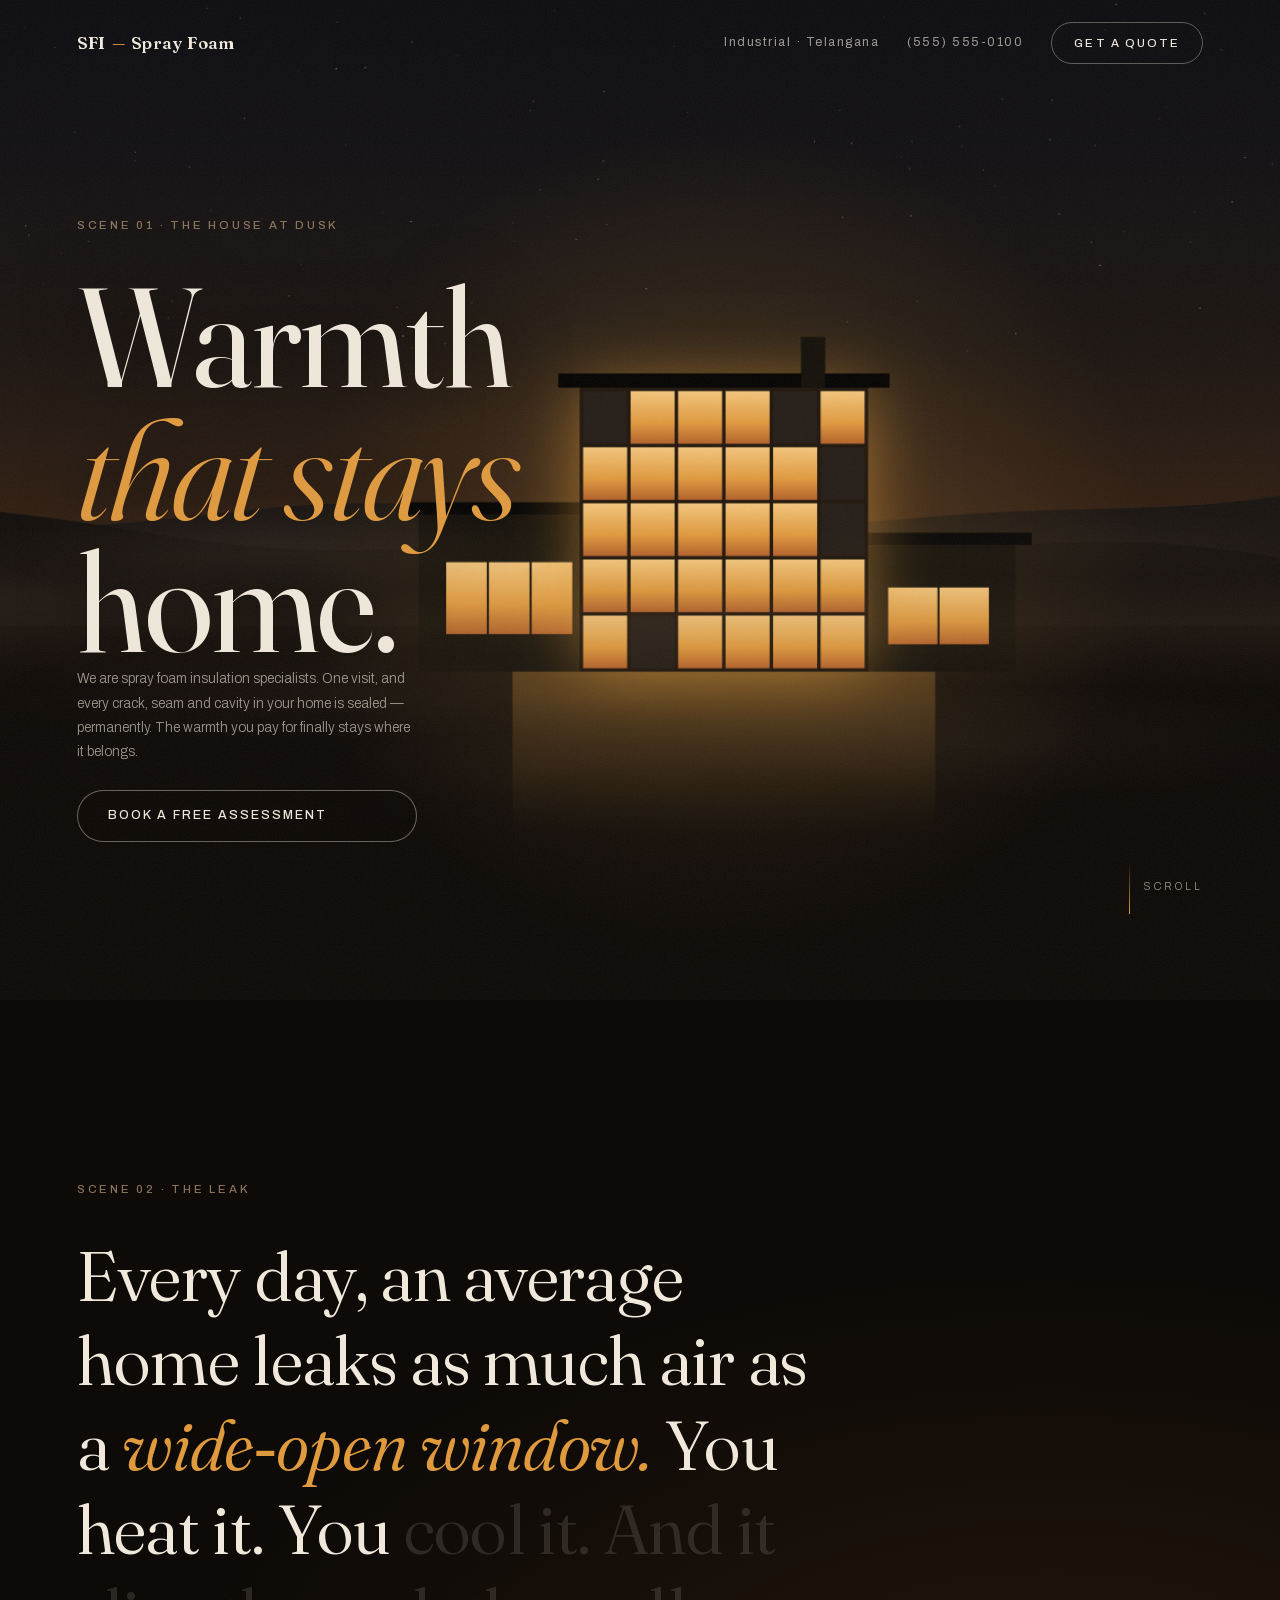
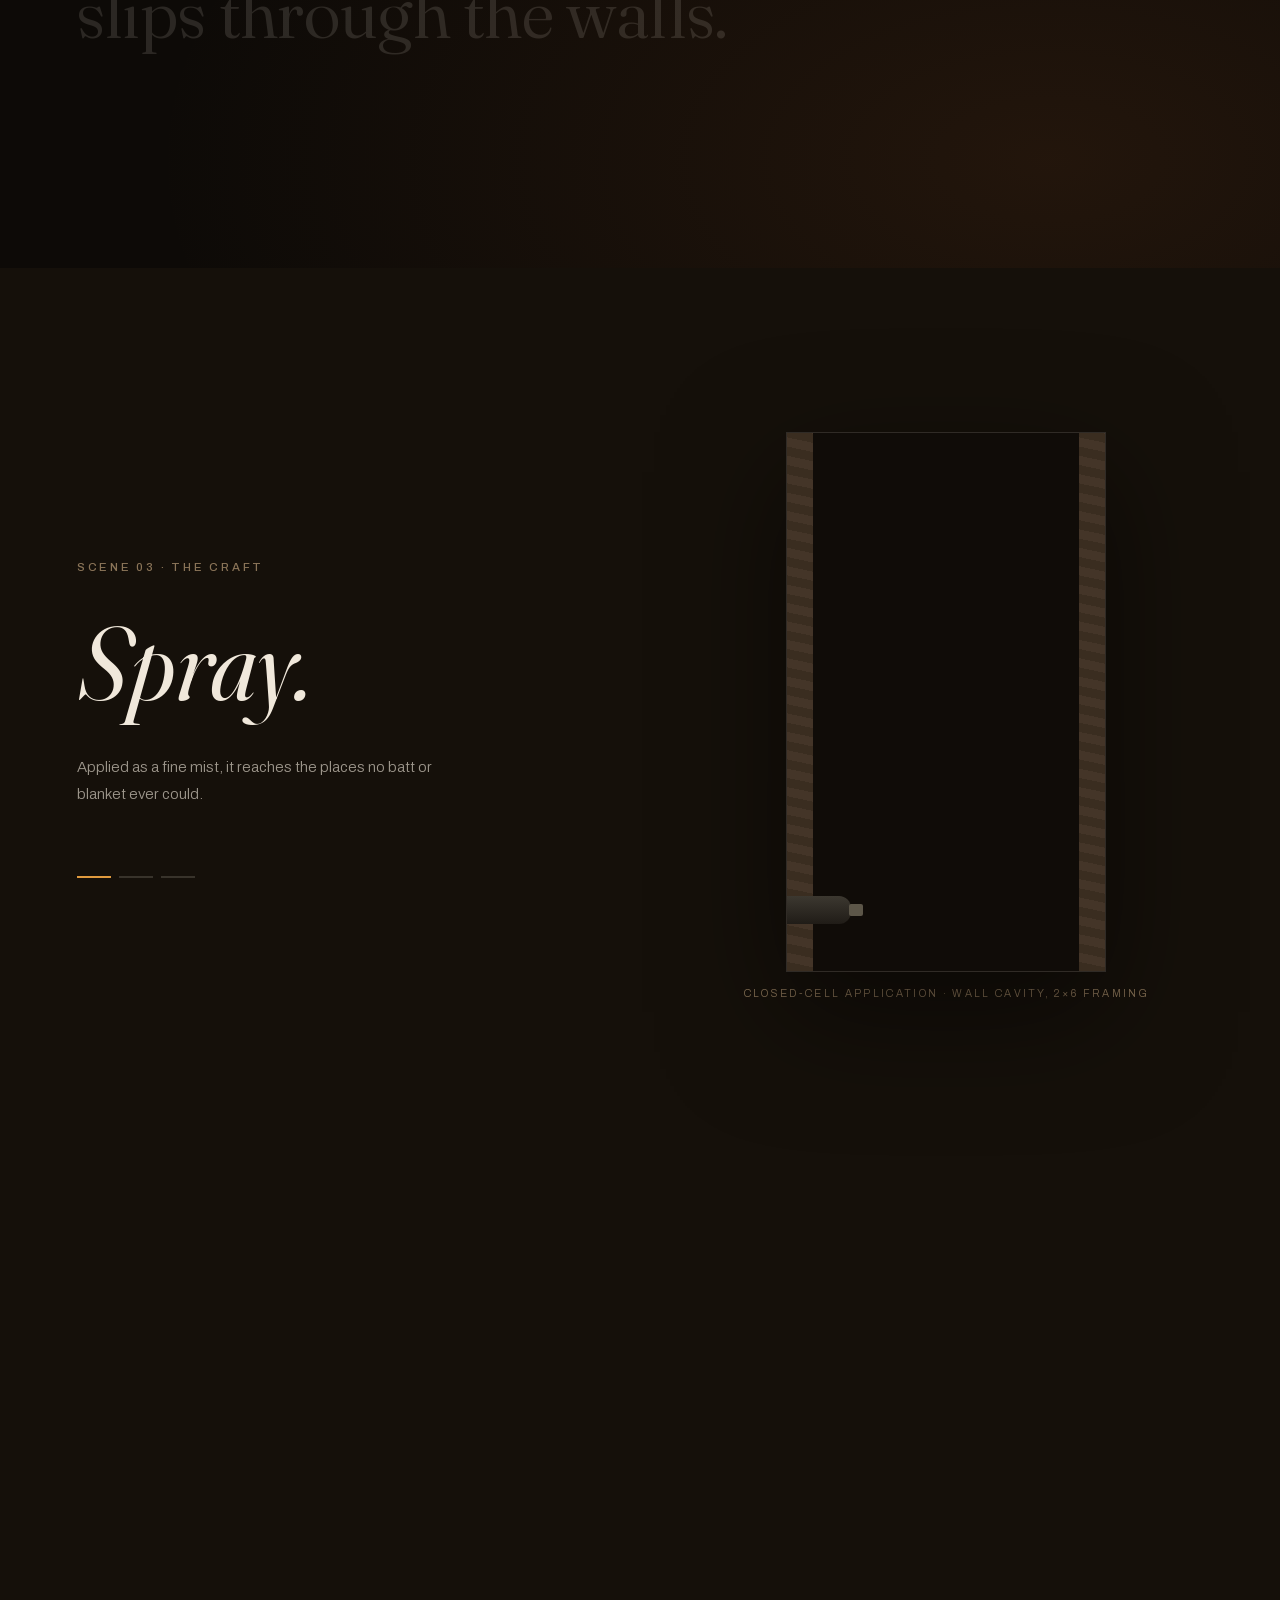
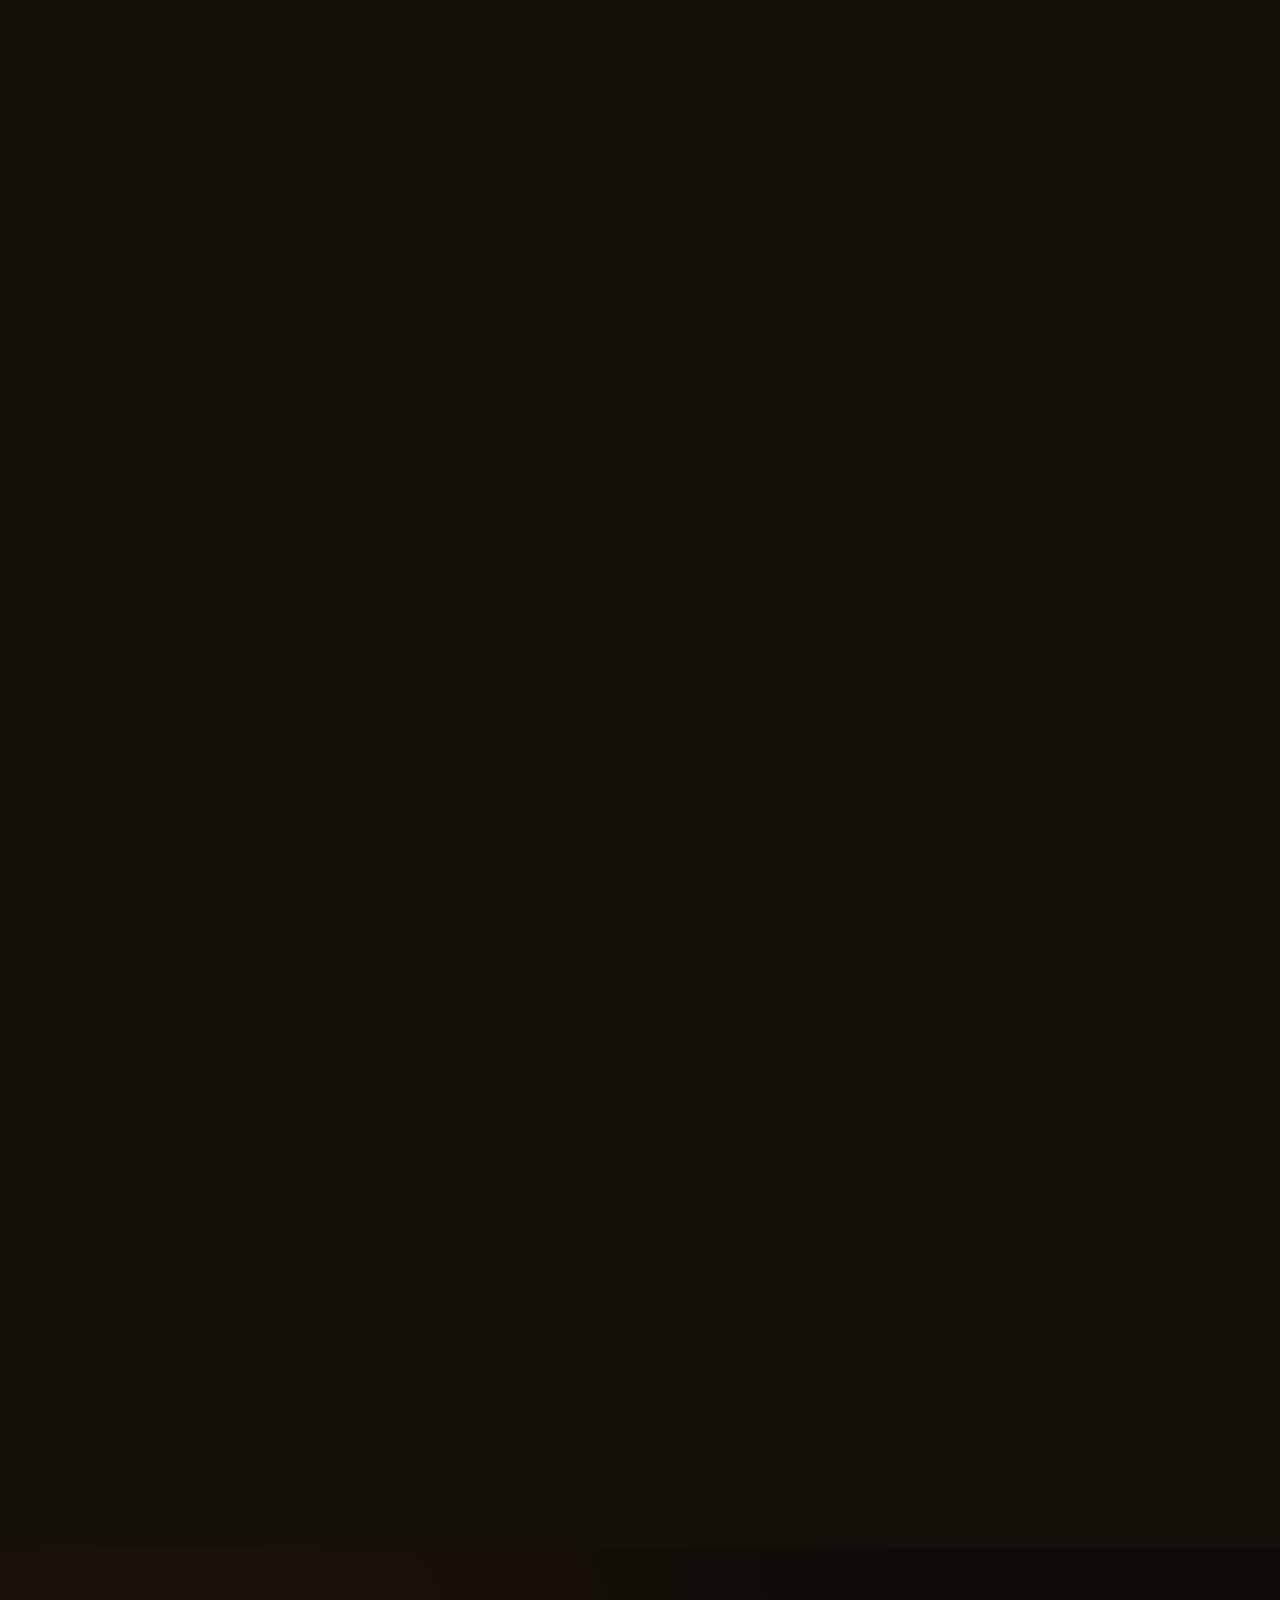
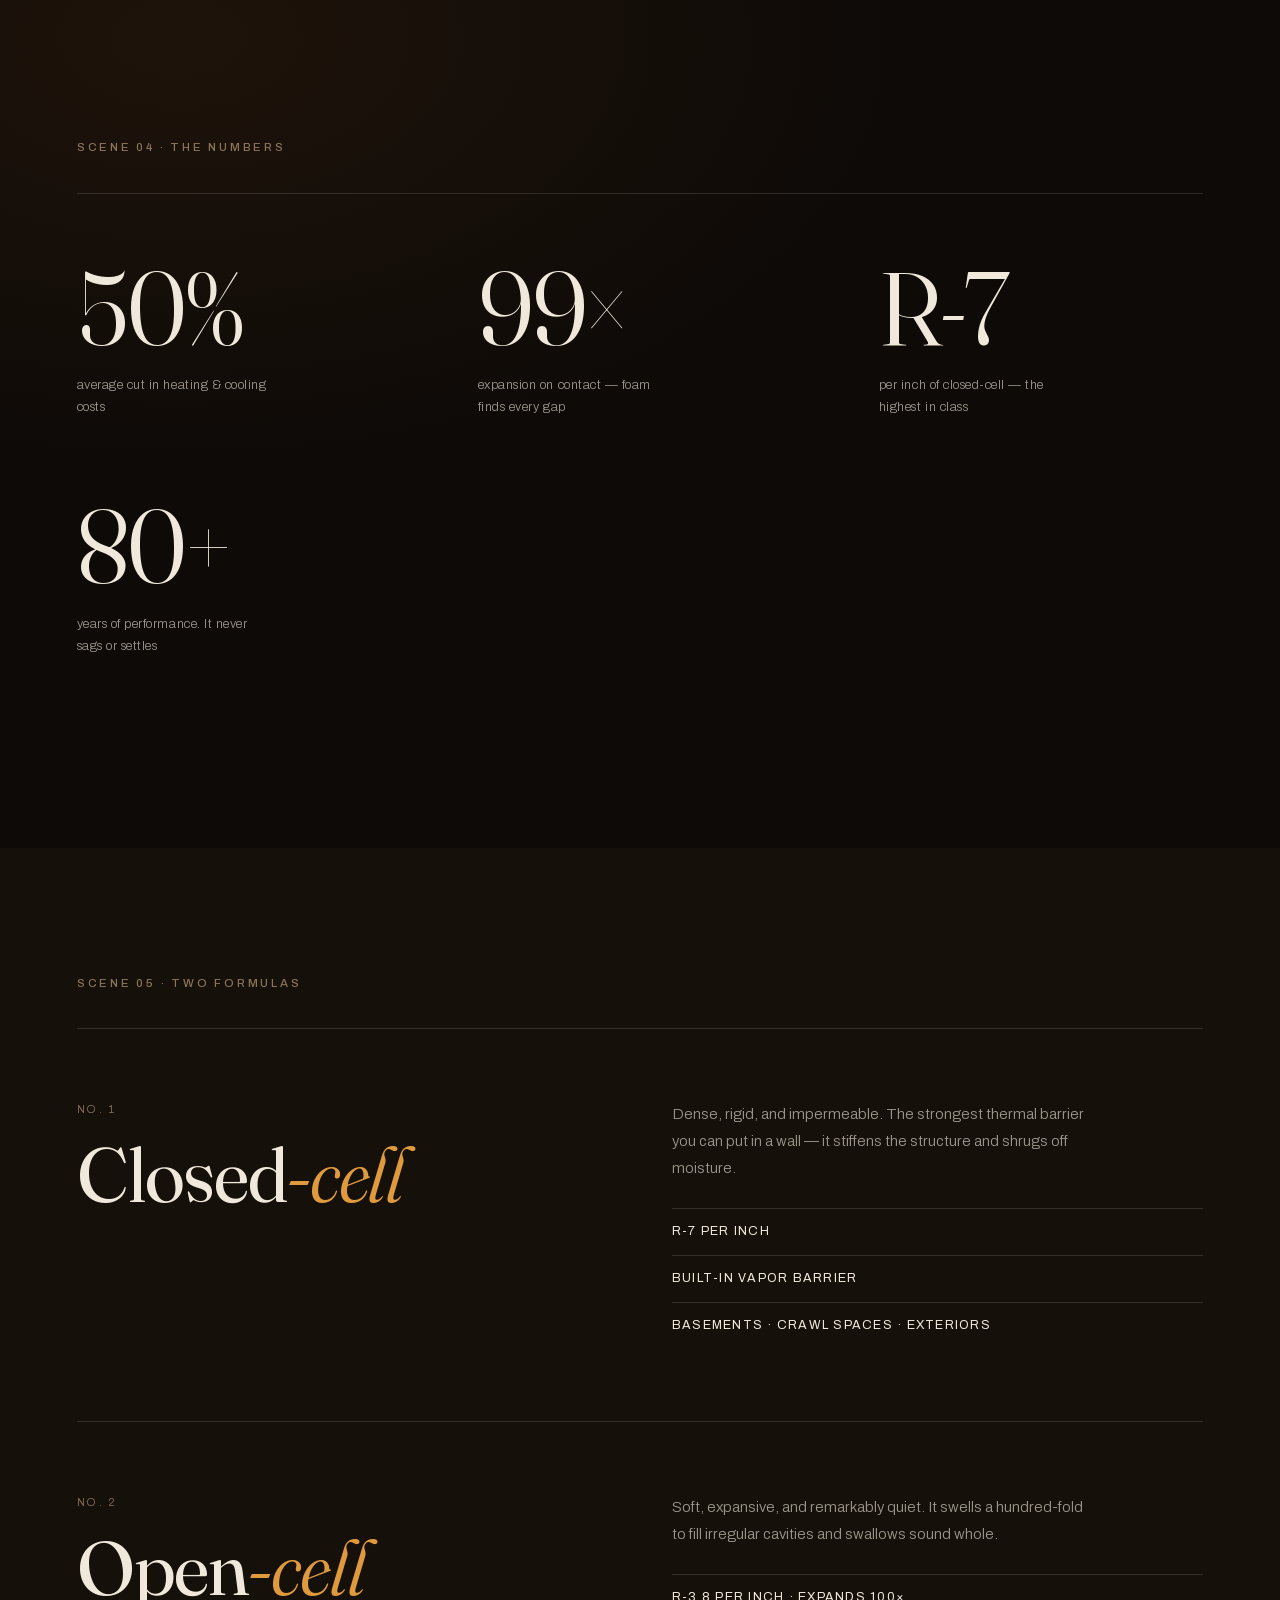
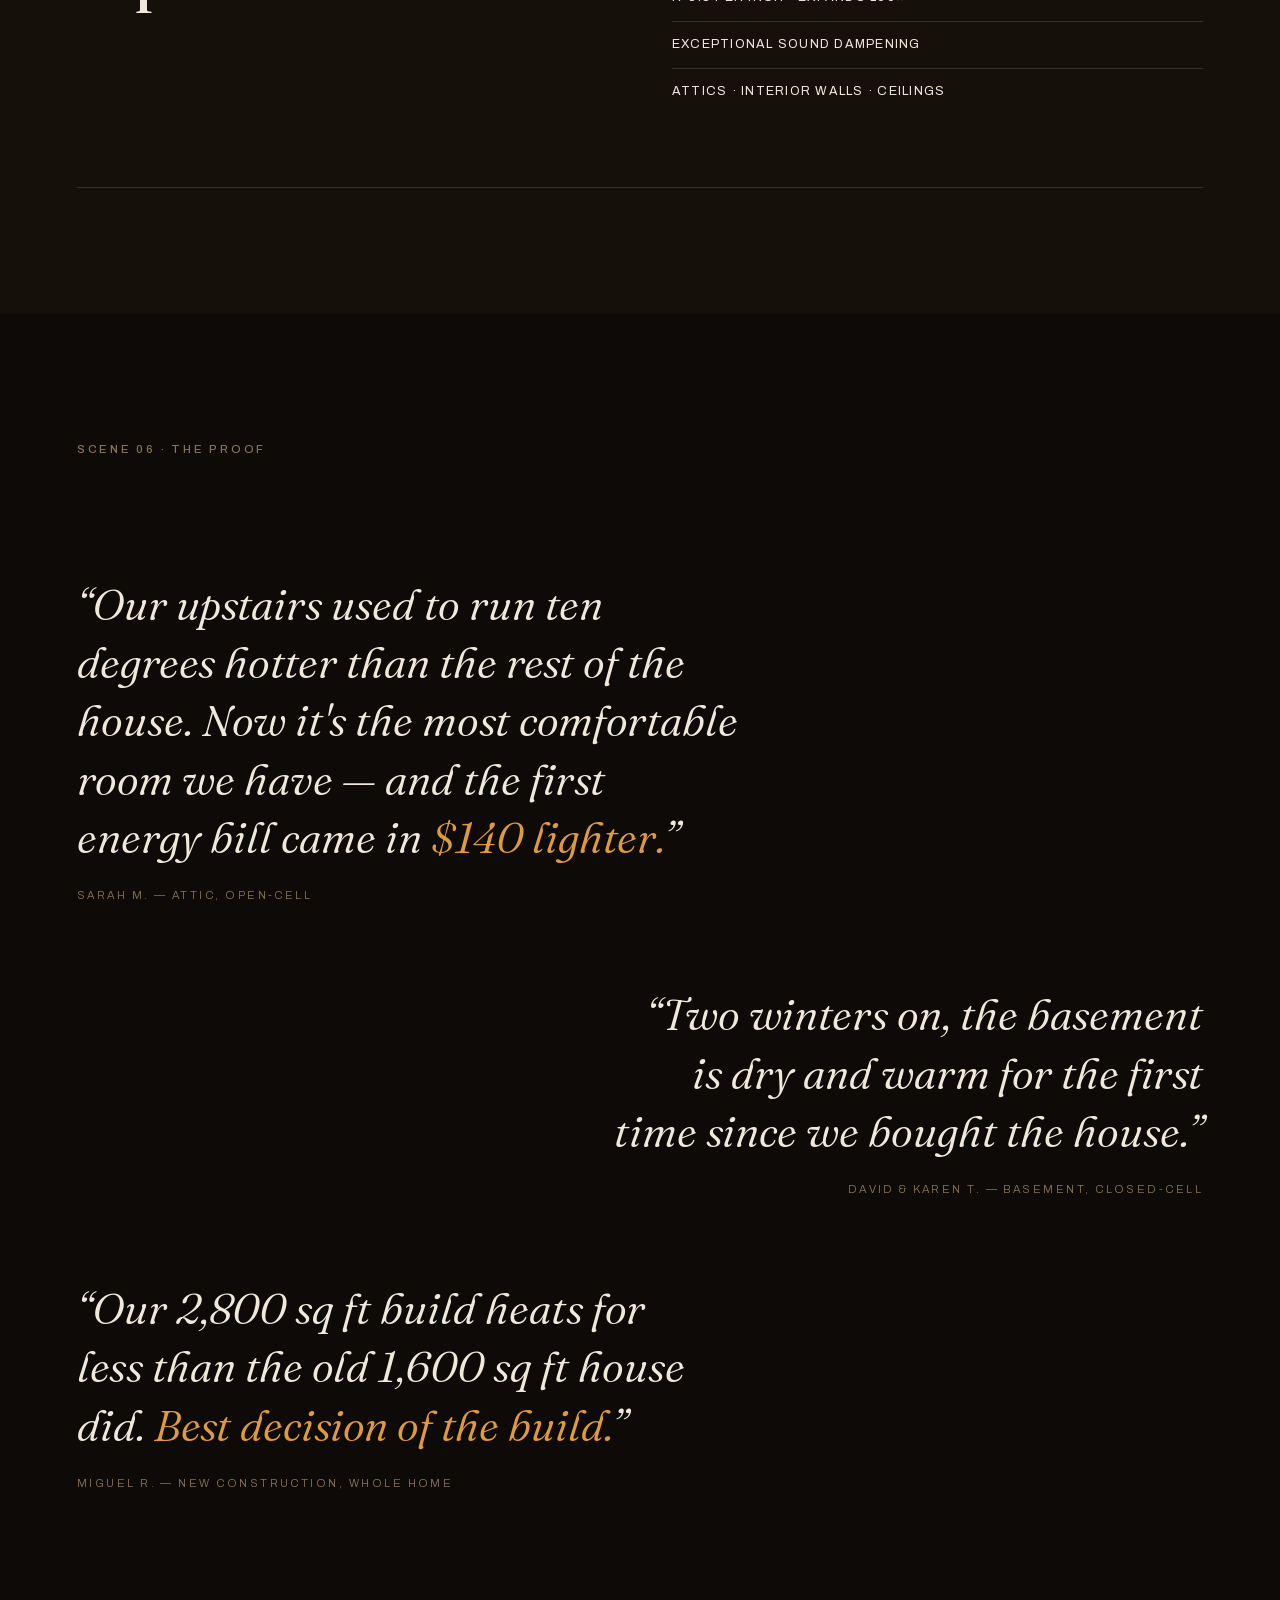
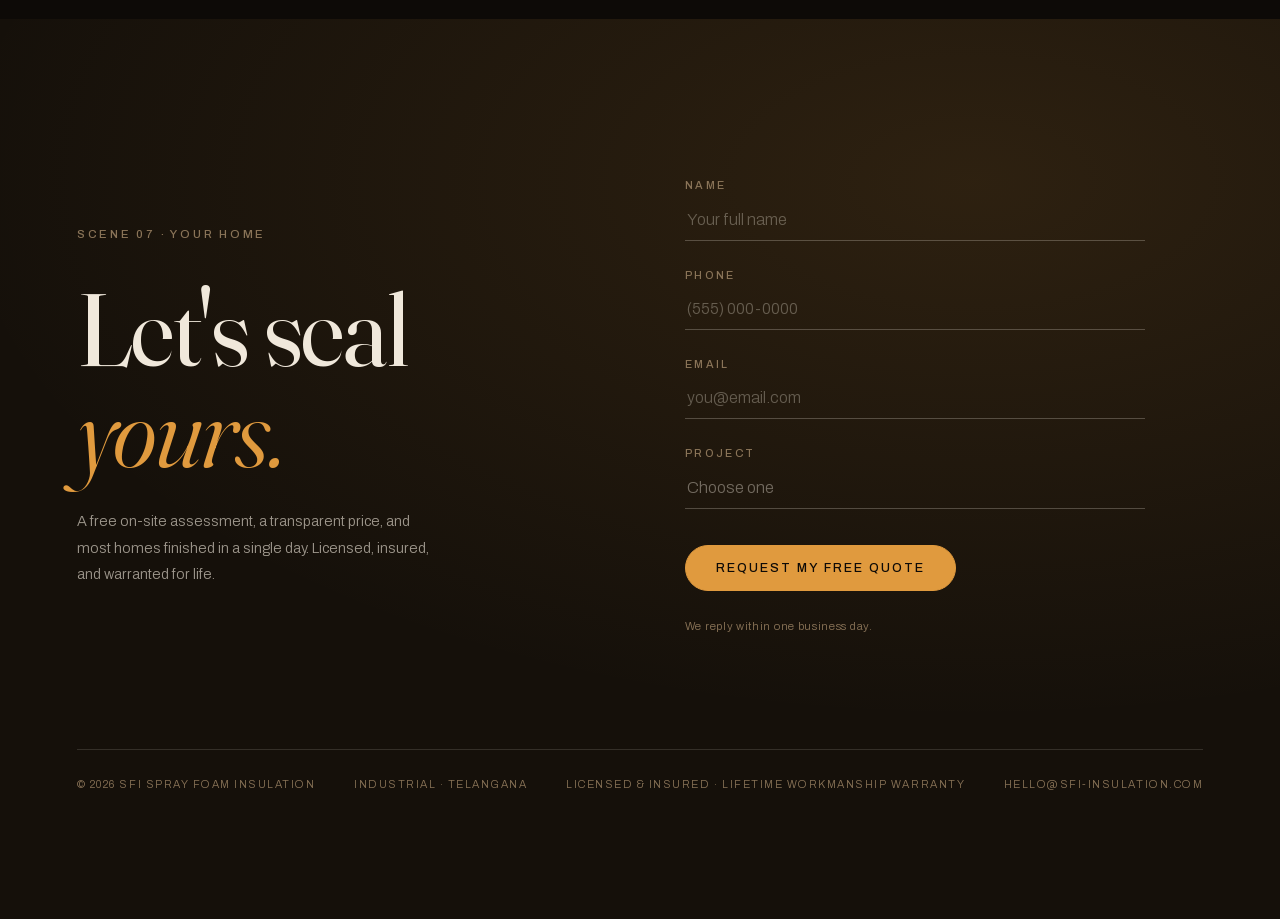
==== commit 3c195548: "Add Telangana industrial page with robotic warehouse spray scene New industrial.html targeting the T" ====
--- a/index.html
+++ b/index.html
@@ -16,6 +16,7 @@
   <nav class="bar" id="bar">
     <a href="#top" class="wordmark">SFI<span>—</span>Spray&nbsp;Foam</a>
     <div class="bar-right">
+      <a href="industrial.html" class="bar-phone">Industrial · Telangana</a>
       <a href="tel:+15555550100" class="bar-phone">(555) 555-0100</a>
       <a href="#contact" class="bar-cta">Get a quote</a>
     </div>
@@ -202,6 +203,7 @@
     </div>
     <footer class="footer">
       <span>© 2026 SFI Spray Foam Insulation</span>
+      <a href="industrial.html">Industrial · Telangana</a>
       <span>Licensed &amp; insured · Lifetime workmanship warranty</span>
       <a href="mailto:hello@sfi-insulation.com">hello@sfi-insulation.com</a>
     </footer>
